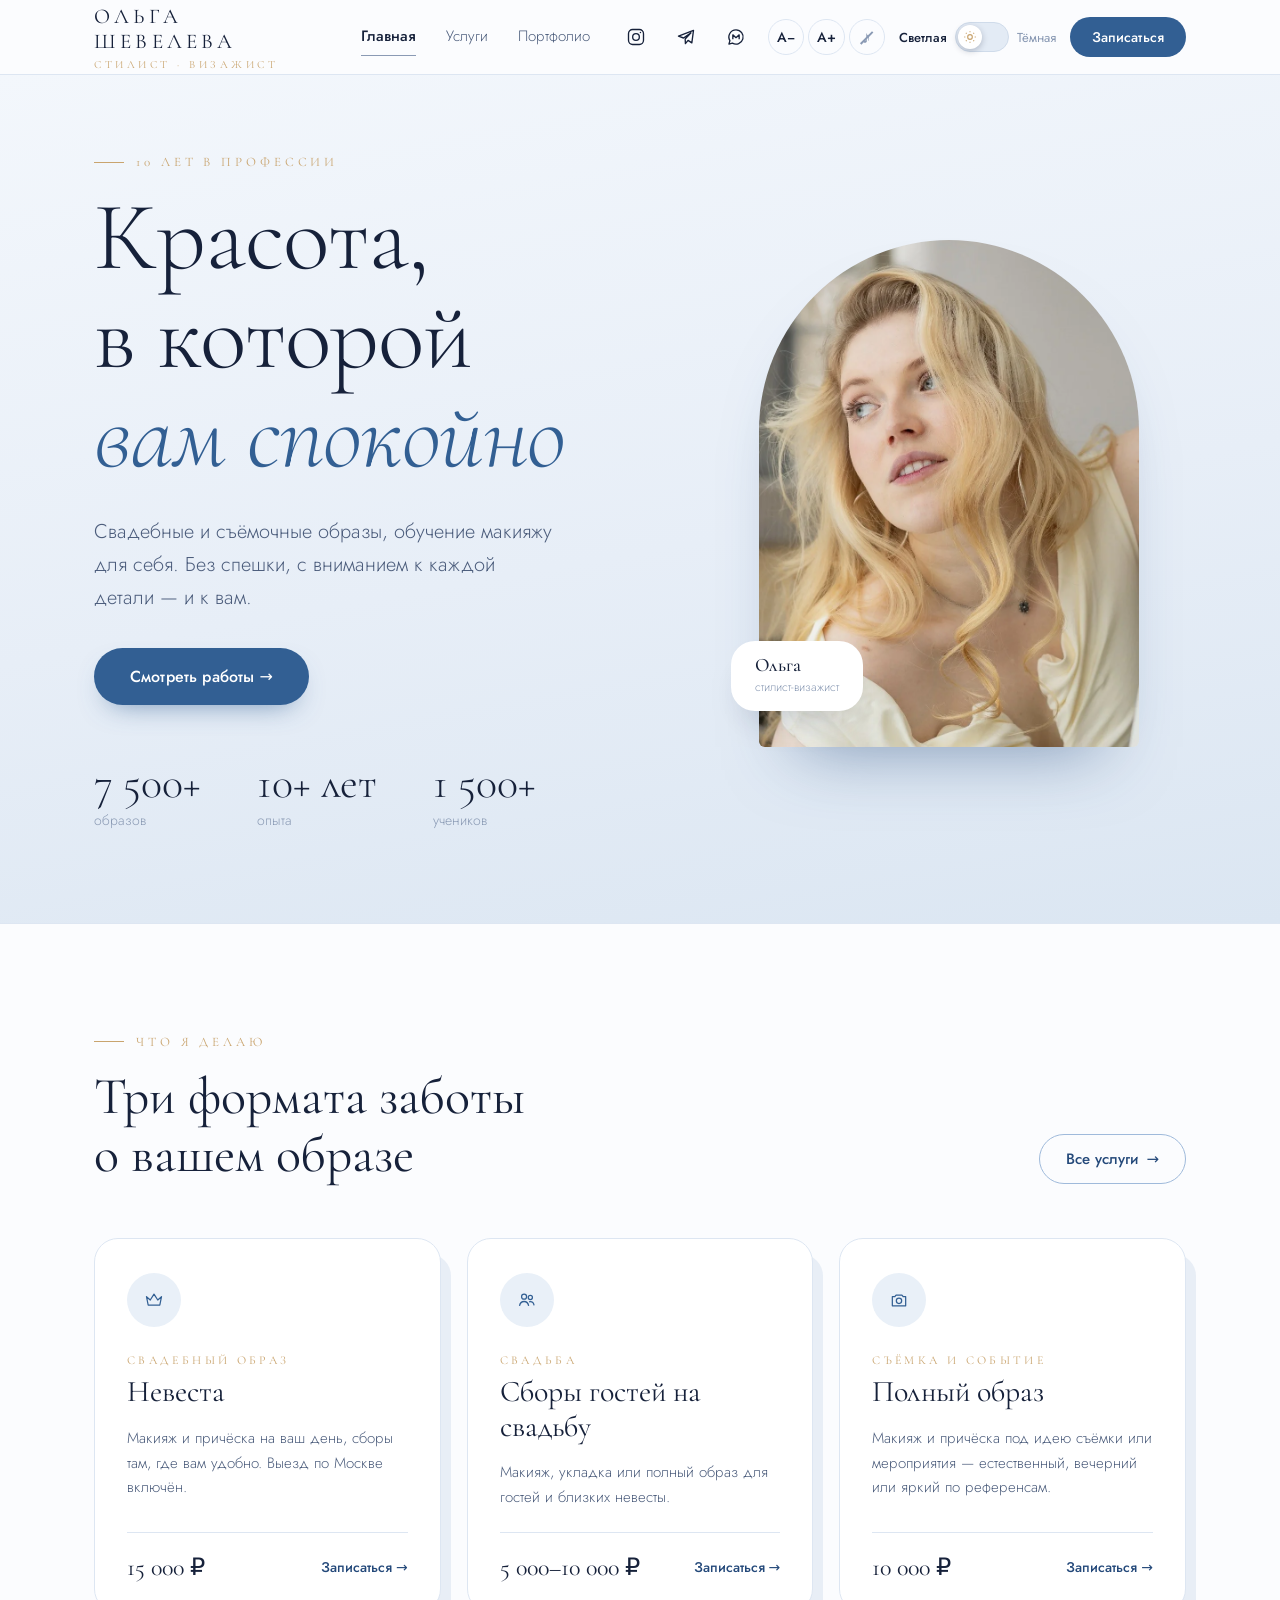
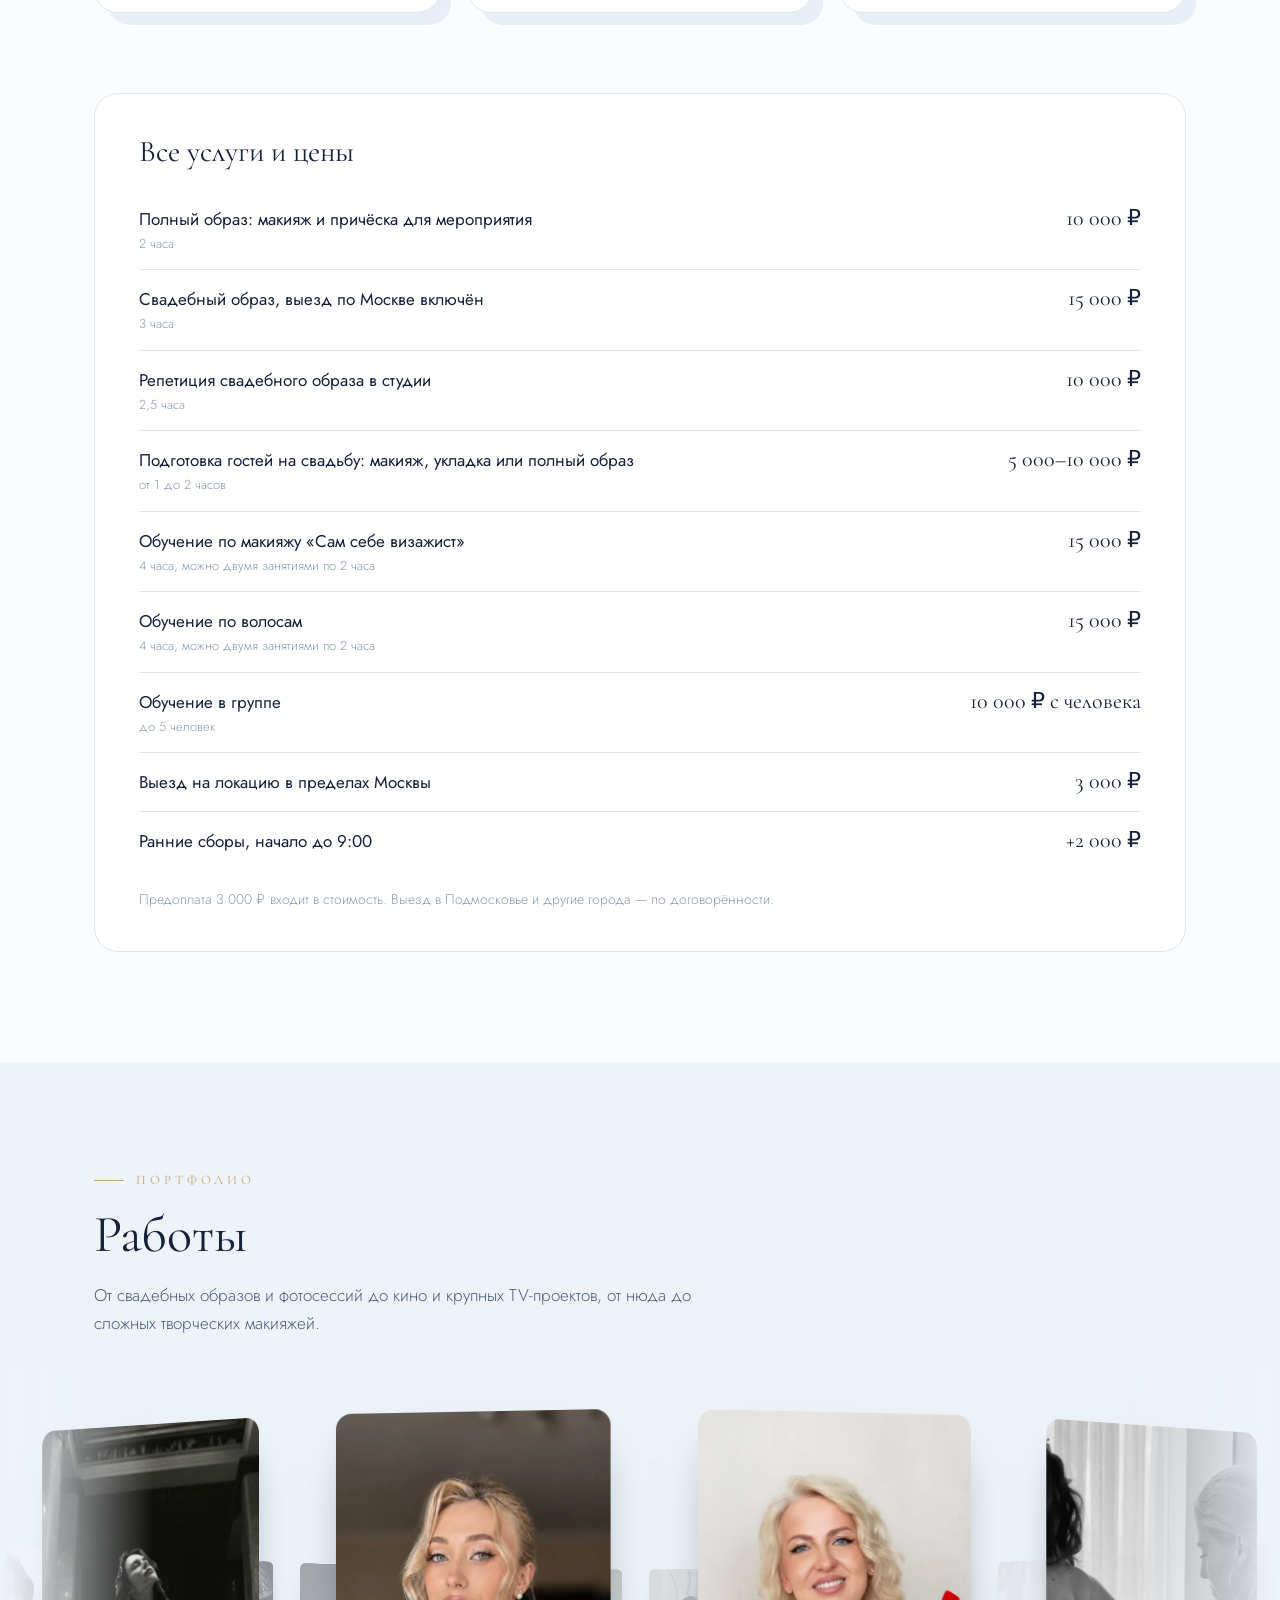
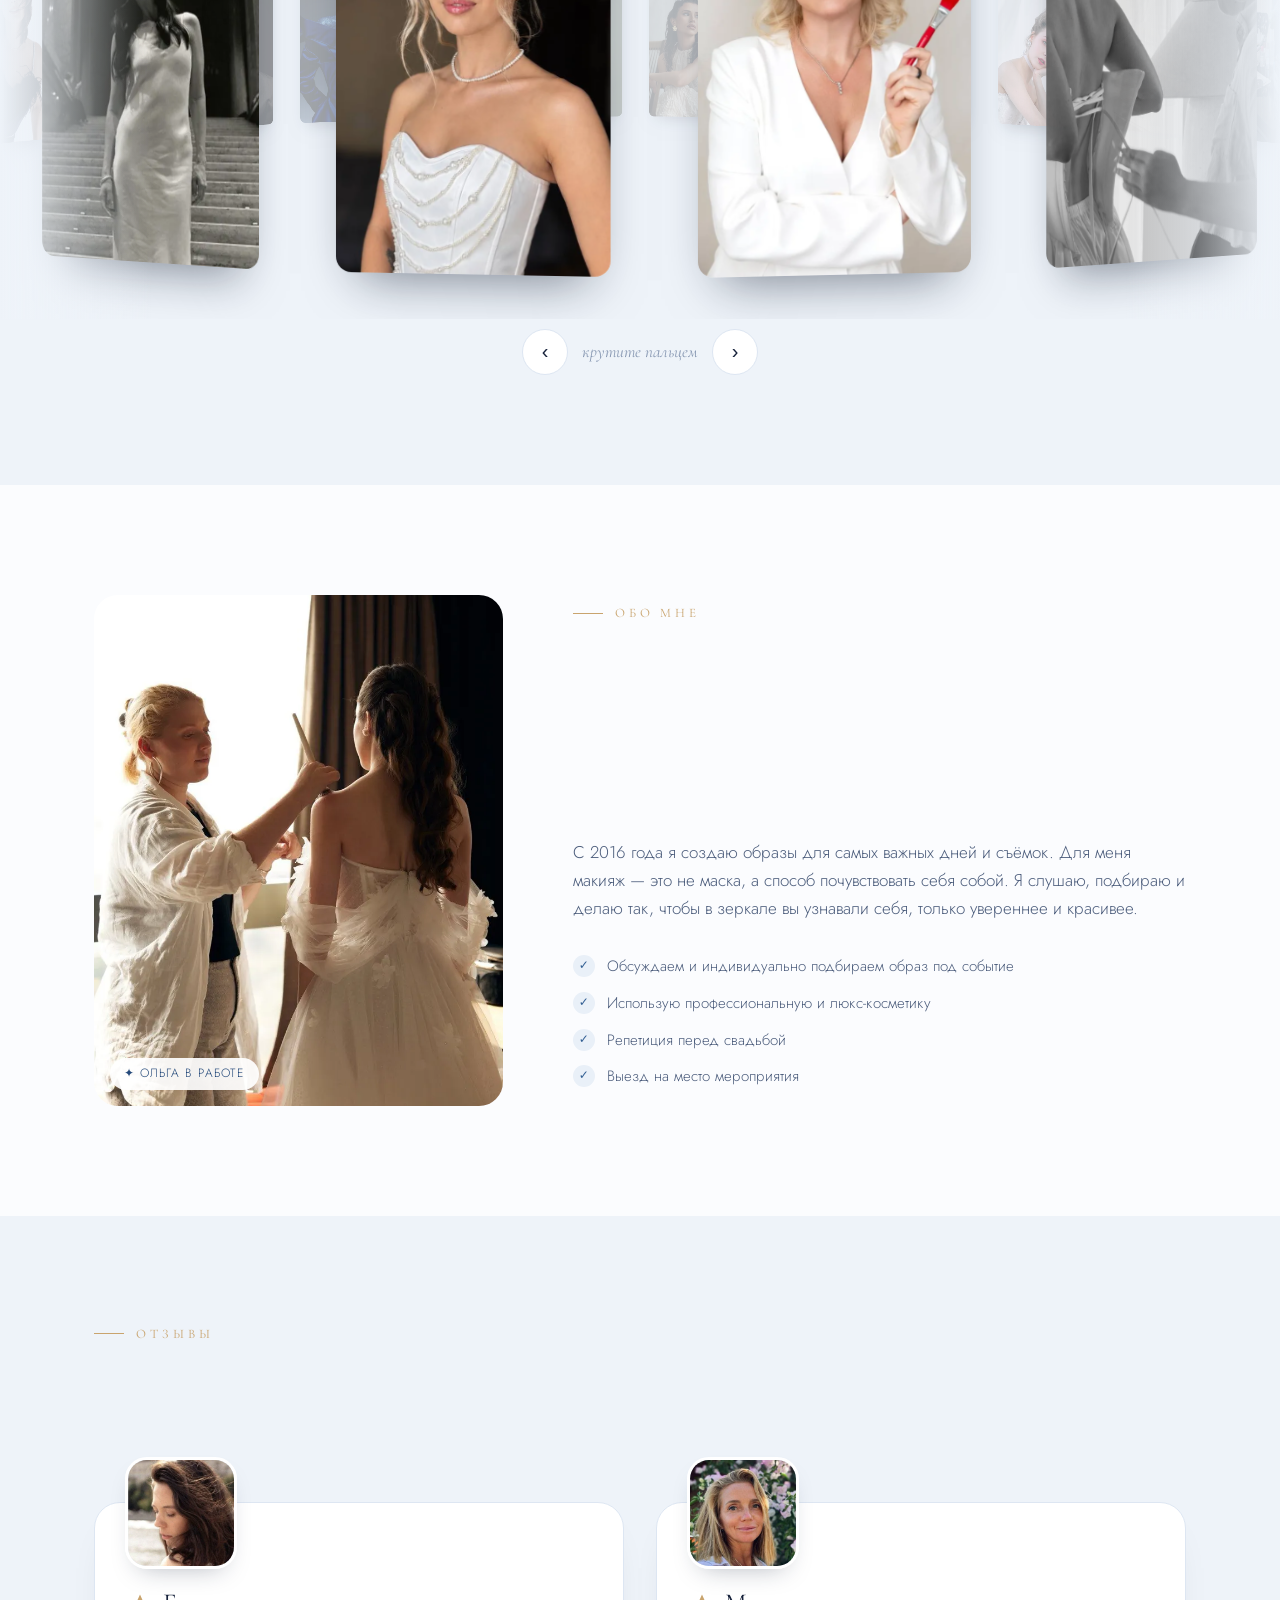
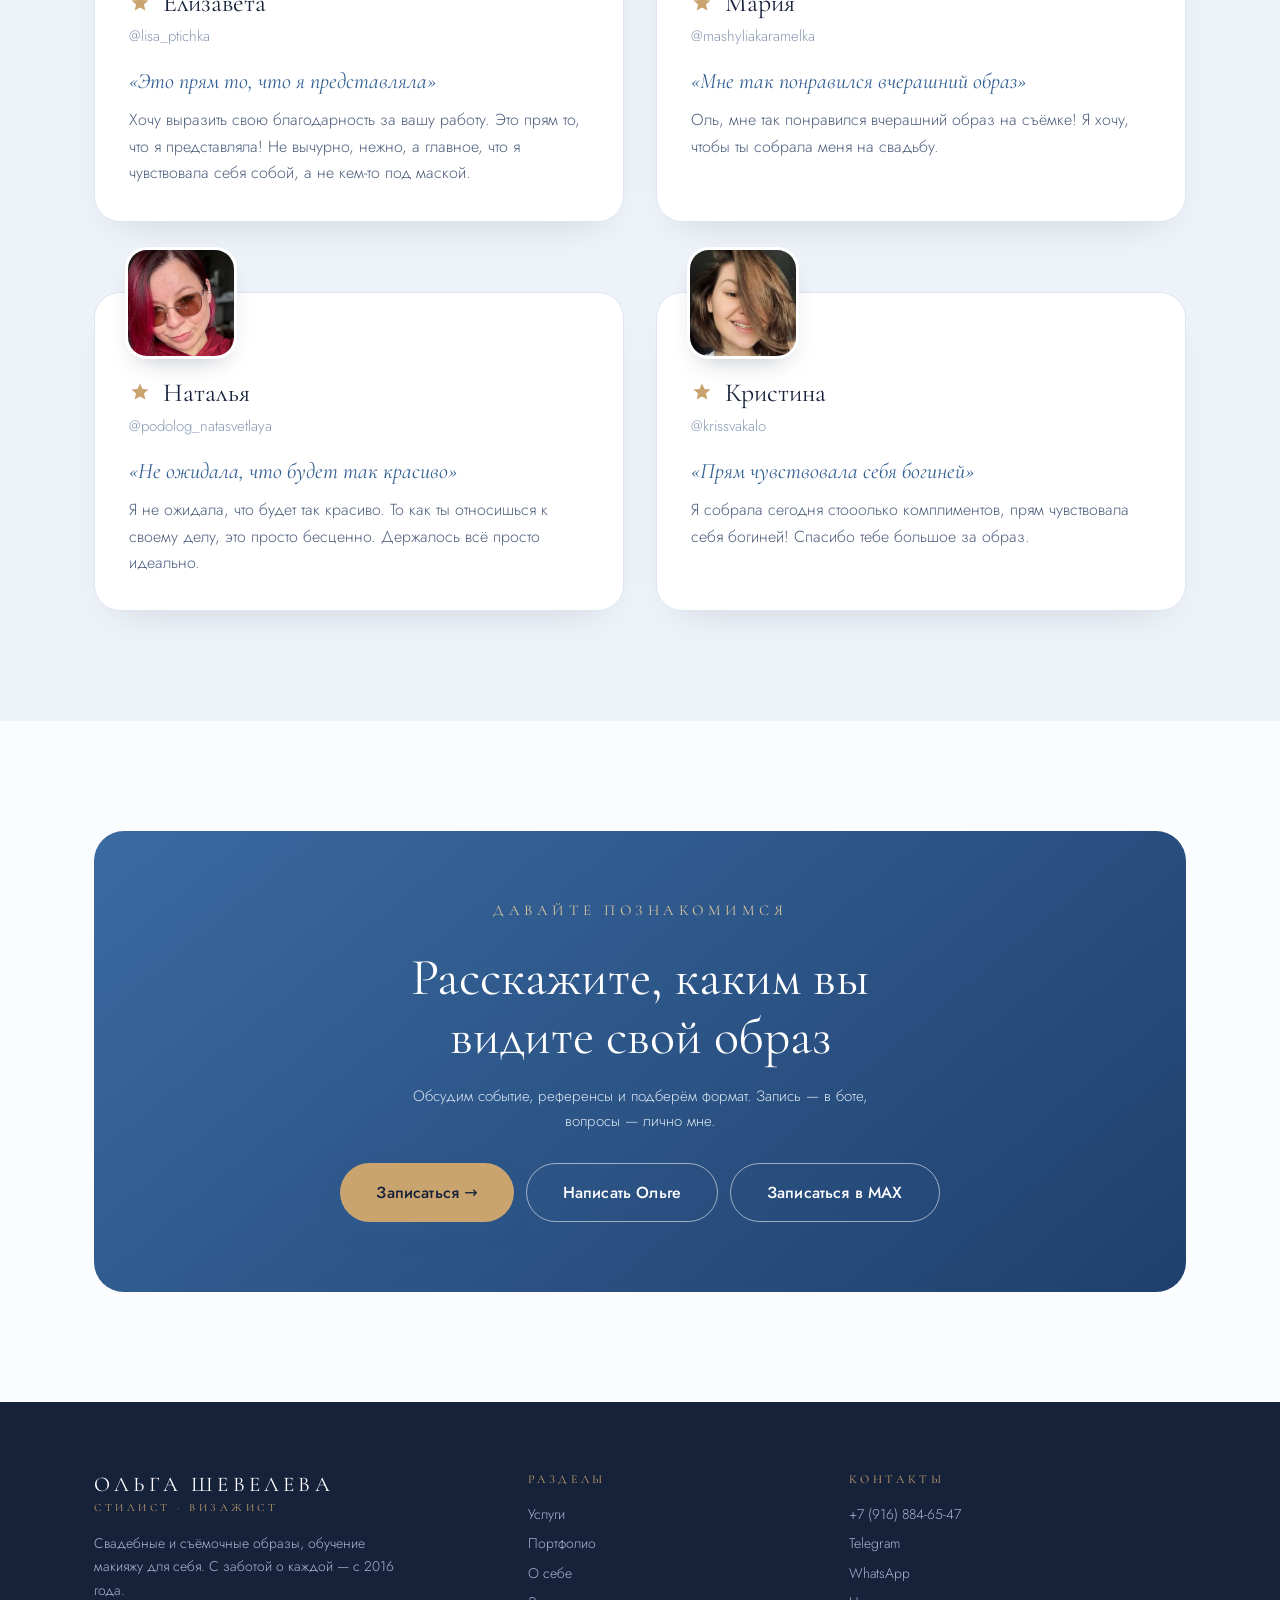
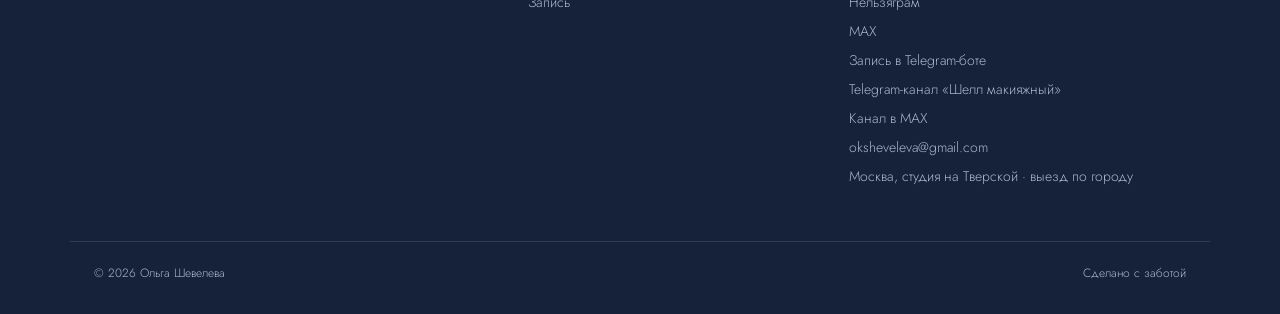
==== index.html @ 8655ad4d "Плашка на фото первого экрана снова, без круга «ОШ»; v=9d Co-Authored-By: Claude Opus 5.5 (1M contex" ====
<!DOCTYPE html>
<html lang="ru">
<head>
<script>try{var t=localStorage.getItem("os-theme");if(t==="dark")document.documentElement.classList.add("dark");var z=localStorage.getItem("os-zoom");if(z)document.documentElement.style.setProperty("--zoom",z);}catch(e){}</script>
<meta charset="UTF-8">
<meta name="viewport" content="width=device-width, initial-scale=1">
<title>Ольга Шевелева — стилист-визажист в Москве</title>
<meta name="description" content="Свадебные и съёмочные образы, обучение макияжу для себя. Ольга Шевелева, стилист-визажист, Москва, с 2016 года.">
<meta name="robots" content="noindex, nofollow">
<link rel="icon" href="assets/favicon.svg" type="image/svg+xml">
<link rel="stylesheet" href="assets/fonts/fonts.css">
<link rel="stylesheet" href="assets/style.css?v=9d">
</head>
<body>

<header class="hdr" id="top">
  <div class="wrap hdr-in">
    <a class="logo" href="#top">
      <span class="logo-name">Ольга Шевелева</span>
      <span class="logo-sub">стилист · визажист</span>
    </a>
    <nav class="nav" aria-label="Разделы">
      <a href="#top" class="on">Главная</a>
      <a href="#services">Услуги</a>
      <a href="#works">Портфолио</a>
    </nav>
    <div class="hdr-act">
      <a class="ico" href="https://www.instagram.com/olga_sshell" target="_blank" rel="noopener" aria-label="Нельзяграм">
        <svg viewBox="0 0 24 24" width="20" height="20" fill="none" stroke="currentColor" stroke-width="1.6"><rect x="3" y="3" width="18" height="18" rx="5"/><circle cx="12" cy="12" r="4"/><circle cx="17.3" cy="6.7" r=".9" fill="currentColor" stroke="none"/></svg>
      </a>
      <a class="ico" href="https://t.me/olga_sshell" target="_blank" rel="noopener" aria-label="Telegram">
        <svg viewBox="0 0 24 24" width="20" height="20" fill="none" stroke="currentColor" stroke-width="1.6" stroke-linejoin="round"><path d="M21 4 3 11l6 2.2L18 7l-7 7.3.3 5.7 3.2-4 4.5 3z"/></svg>
      </a>
      <a class="ico" href="https://max.ru/se14525840_bot" target="_blank" rel="noopener" aria-label="MAX: написать Ольге и записаться">
        <svg viewBox="0 0 24 24" width="20" height="20" fill="none" stroke="currentColor" stroke-width="1.6" stroke-linejoin="round"><path d="M12 3.5a8.5 8.5 0 1 1-4.3 15.8L3.5 20.5l1.2-4.1A8.5 8.5 0 0 1 12 3.5z"/><path d="M8.2 14.6V9.4l3.8 3.4 3.8-3.4v5.2"/></svg>
      </a>
      <div class="sz"><button class="tbtn" id="szDown" aria-label="Мельче текст">A−</button><button class="tbtn" id="szUp" aria-label="Крупнее текст">A+</button><button class="tbtn mus" id="mus" type="button" aria-label="Фоновая музыка" aria-pressed="false" title="Фоновая музыка: вкл/выкл"><span class="mus-n">♪</span></button></div>
      <div class="thm"><button type="button" class="thm-lb thm-l" data-t="light">Светлая</button>
      <button class="tgl" id="theme" role="switch" aria-checked="false" aria-label="Тёмная тема" title="Тёмная тема">
        <span class="tgl-knob"><svg class="i-sun" viewBox="0 0 24 24" width="14" height="14" fill="none" stroke="currentColor" stroke-width="2"><circle cx="12" cy="12" r="4"/><path d="M12 2v2M12 20v2M2 12h2M20 12h2M4.9 4.9l1.4 1.4M17.7 17.7l1.4 1.4M4.9 19.1l1.4-1.4M17.7 6.3l1.4-1.4"/></svg><svg class="i-moon" viewBox="0 0 24 24" width="14" height="14" fill="none" stroke="currentColor" stroke-width="2"><path d="M20 14.5A8 8 0 1 1 9.5 4a6.5 6.5 0 0 0 10.5 10.5z"/></svg></span>
      </button>
      <button type="button" class="thm-lb thm-d" data-t="dark">Тёмная</button></div>
      <a class="btn btn-sm fill" href="https://t.me/olgasshell_bot?start=olga" target="_blank" rel="noopener"><span class="fill-layer"></span><span class="lbl">Записаться</span></a>
    </div>
  </div>
</header>

<main>

<section class="hero">
  <div class="wrap hero-in">
    <div class="hero-txt">
      <p class="eyebrow"><i></i>10 лет в профессии</p>
      <h1 class="h1 split" aria-label="Красота, в которой вам спокойно">
        <span class="ln">Красота,</span>
        <span class="ln">в которой</span>
        <span class="ln it" data-words="спокойно|уверенно|комфортно">вам спокойно</span>
      </h1>
      <p class="lead">Свадебные и съёмочные образы, обучение макияжу для&nbsp;себя. Без спешки, с&nbsp;вниманием к&nbsp;каждой детали&nbsp;—&nbsp;и&nbsp;к&nbsp;вам.</p>
      <div class="hero-btns">
        <a class="btn fill" href="#works"><span class="fill-layer"></span><span class="lbl">Смотреть работы <b class="arr">→</b></span></a>
      </div>
      <div class="stats">
        <div class="stat"><b class="cnt" data-v="7500" data-s="+">7 500+</b><span>образов</span></div>
        <div class="stat"><b class="cnt" data-v="10" data-s="+ лет">10+ лет</b><span>опыта</span></div>
        <div class="stat"><b class="cnt" data-v="1500" data-s="+">1 500+</b><span>учеников</span></div>
      </div>
    </div>
    <div class="hero-pic">
      <div class="arch"><img src="assets/img/olga.webp" width="853" height="1280" alt="Ольга Шевелева, стилист-визажист" fetchpriority="high"></div>
      <div class="badge"><span><b>Ольга</b><small>стилист-визажист</small></span></div>
    </div>
  </div>
</section>

<section class="sec" id="services">
  <div class="wrap">
    <div class="sec-head">
      <div>
        <p class="eyebrow"><i></i>Что я делаю</p>
        <h2 class="h2">Три формата заботы<br>о вашем образе</h2>
      </div>
      <a class="btn-out" href="#prices">Все услуги <b class="arr">→</b></a>
    </div>
    <div class="cards">
      <article class="card pop">
        <div class="c-ico"><svg viewBox="0 0 24 24" width="20" height="20" fill="none" stroke="currentColor" stroke-width="1.5" stroke-linejoin="round"><path d="M3 8l4.5 4L12 5l4.5 7L21 8l-2 10H5z"/></svg></div>
        <p class="c-kind">Свадебный образ</p>
        <h3>Невеста</h3>
        <p class="c-desc">Макияж и причёска на ваш день, сборы там, где вам удобно. Выезд по Москве включён.</p>
        <div class="c-foot"><span class="price">15 000 ₽</span><a href="https://t.me/olgasshell_bot?start=olga" target="_blank" rel="noopener">Записаться <b class="arr">→</b></a></div>
      </article>
      <article class="card pop">
        <div class="c-ico"><svg viewBox="0 0 24 24" width="20" height="20" fill="none" stroke="currentColor" stroke-width="1.5" stroke-linejoin="round"><circle cx="8.5" cy="8" r="3"/><circle cx="16" cy="9" r="2.5"/><path d="M3 19c.6-3.4 2.8-5.2 5.5-5.2s4.9 1.8 5.5 5.2M14.5 14.2c.5-.2 1-.3 1.5-.3 2.3 0 4 1.5 4.5 4.6"/></svg></div>
        <p class="c-kind">Свадьба</p>
        <h3>Сборы гостей на свадьбу</h3>
        <p class="c-desc">Макияж, укладка или полный образ для гостей и близких невесты.</p>
        <div class="c-foot"><span class="price">5 000–10 000 ₽</span><a href="https://t.me/olgasshell_bot?start=olga" target="_blank" rel="noopener">Записаться <b class="arr">→</b></a></div>
      </article>
      <article class="card pop">
        <div class="c-ico"><svg viewBox="0 0 24 24" width="20" height="20" fill="none" stroke="currentColor" stroke-width="1.5" stroke-linejoin="round"><path d="M4 8h3l1.5-2h7L17 8h3v11H4z"/><circle cx="12" cy="13" r="3.2"/></svg></div>
        <p class="c-kind">Съёмка и событие</p>
        <h3>Полный образ</h3>
        <p class="c-desc">Макияж и причёска под идею съёмки или мероприятия — естественный, вечерний или яркий по референсам.</p>
        <div class="c-foot"><span class="price">10 000 ₽</span><a href="https://t.me/olgasshell_bot?start=olga" target="_blank" rel="noopener">Записаться <b class="arr">→</b></a></div>
      </article>
    </div>

    <div class="prices" id="prices">
      <h3 class="h3">Все услуги и цены</h3>
      <ul class="plist">
        <li><span>Полный образ: макияж и причёска для мероприятия<small>2 часа</small></span><b>10 000 ₽</b></li>
        <li><span>Свадебный образ, выезд по Москве включён<small>3 часа</small></span><b>15 000 ₽</b></li>
        <li><span>Репетиция свадебного образа в студии<small>2,5 часа</small></span><b>10 000 ₽</b></li>
        <li><span>Подготовка гостей на свадьбу: макияж, укладка или полный образ<small>от 1 до 2 часов</small></span><b>5 000–10 000 ₽</b></li>
        <li><span>Обучение по макияжу «Сам себе визажист»<small>4 часа, можно двумя занятиями по 2 часа</small></span><b>15 000 ₽</b></li>
        <li><span>Обучение по волосам<small>4 часа, можно двумя занятиями по 2 часа</small></span><b>15 000 ₽</b></li>
        <li><span>Обучение в группе<small>до 5 человек</small></span><b>10 000 ₽ с человека</b></li>
        <li><span>Выезд на локацию в пределах Москвы</span><b>3 000 ₽</b></li>
        <li><span>Ранние сборы, начало до 9:00</span><b>+2 000 ₽</b></li>
      </ul>
      <p class="pnote">Предоплата 3 000 ₽ входит в стоимость. Выезд в Подмосковье и другие города — по договорённости.</p>
    </div>
  </div>
</section>

<section class="sec sec-alt" id="works">
  <div class="wrap">
    <p class="eyebrow"><i></i>Портфолио</p>
    <h2 class="h2">Работы</h2>
    <p class="sub">От свадебных образов и фотосессий до кино и крупных TV-проектов, от нюда до сложных творческих макияжей.</p>
  </div>
  <div class="ring-wrap" id="ring" tabindex="0" aria-label="Работы Ольги по кругу: крутите пальцем или стрелками">
    <div class="ring-fade l"></div><div class="ring-fade r"></div>
    <div class="ring">
      <figure><div class="inner"><img src="assets/img/23.webp" loading="lazy" alt="Невеста в белом корсете с жемчугом"></div></figure>
      <figure><div class="inner"><img src="assets/img/24.webp" loading="lazy" alt="Образ в белом жакете, с кистью в руке"></div></figure>
      <figure><div class="inner"><img src="assets/img/25.webp" loading="lazy" alt="Сборы невесты: Ольга зашнуровывает корсет, чёрно-белый кадр"></div></figure>
      <figure><div class="inner"><img src="assets/img/32.webp" loading="lazy" alt="Сборы невесты: образ у окна, чёрно-белый кадр"></div></figure>
      <figure><div class="inner"><img src="assets/img/28.webp" loading="lazy" alt="Жених и невеста с букетом на фоне зелени"></div></figure>
      <figure><div class="inner"><img src="assets/img/26.webp" loading="lazy" alt="Жених и невеста в светлом зале, чёрно-белый кадр"></div></figure>
      <figure><div class="inner"><img src="assets/img/27.webp" loading="lazy" alt="Невеста в жакете с букетом калл, чёрно-белый кадр"></div></figure>
      <figure><div class="inner"><img src="assets/img/29.webp" loading="lazy" alt="Поцелуй жениха и невесты в зале, чёрно-белый кадр"></div></figure>
      <figure><div class="inner"><img src="assets/img/30.webp" loading="lazy" alt="Рабочее место визажиста у окна с видом на Москву"></div></figure>
      <figure><div class="inner"><img src="assets/img/31.webp" loading="lazy" alt="Косметика на столе визажиста перед сборами"></div></figure>
      <figure><div class="inner"><img src="assets/img/05.webp" loading="lazy" alt="Свадебный образ с причёской и жемчужными серьгами"></div></figure>
      <figure><div class="inner"><img src="assets/img/02.webp" loading="lazy" alt="Нежный образ на розовом фоне"></div></figure>
      <figure><div class="inner"><img src="assets/img/19.webp" loading="lazy" alt="Невеста и жених, чёрно-белый кадр"></div></figure>
      <figure><div class="inner"><img src="assets/img/12.webp" loading="lazy" alt="Естественный образ в бежевом платье"></div></figure>
      <figure><div class="inner"><img src="assets/img/04.webp" loading="lazy" alt="Летний образ в белом с жёлтыми цветами"></div></figure>
      <figure><div class="inner"><img src="assets/img/20.webp" loading="lazy" alt="Образ невесты перед зеркалом со свечами"></div></figure>
      <figure><div class="inner"><img src="assets/img/15.webp" loading="lazy" alt="Кутюрный образ в синем атласе"></div></figure>
      <figure><div class="inner"><img src="assets/img/09.webp" loading="lazy" alt="Творческий макияж глаз с вуалью"></div></figure>
      <figure><div class="inner"><img src="assets/img/16.webp" loading="lazy" alt="Образ с перьями и цветами в волосах"></div></figure>
      <figure><div class="inner"><img src="assets/img/18.webp" loading="lazy" alt="Вечерний образ в тёмно-синем платье"></div></figure>
      <figure><div class="inner"><img src="assets/img/11.webp" loading="lazy" alt="Образ в бордовом кожаном пальто"></div></figure>
      <figure><div class="inner"><img src="assets/img/14.webp" loading="lazy" alt="Образ в красном для фотосессии"></div></figure>
      <figure><div class="inner"><img src="assets/img/21.webp" loading="lazy" alt="Винтажный образ в стиле ар-деко"></div></figure>
      <figure><div class="inner"><img src="assets/img/03.webp" loading="lazy" alt="Авангардный образ в синем костюме"></div></figure>
      <figure><div class="inner"><img src="assets/img/06.webp" loading="lazy" alt="Драматичный чёрно-белый образ"></div></figure>
      <figure><div class="inner"><img src="assets/img/22.webp" loading="lazy" alt="Чёрно-белый кадр на лестнице"></div></figure>
    </div>
  </div>
  <div class="ring-ctl"><button id="rPrev" aria-label="Назад">‹</button><span>крутите пальцем</span><button id="rNext" aria-label="Вперёд">›</button></div>
</section>

<section class="sec" id="about">
  <div class="wrap about">
    <div class="about-pic">
      <img src="assets/img/10.webp" loading="lazy" alt="Ольга Шевелева за работой">
      <span class="tag">✦ Ольга в работе</span>
    </div>
    <div class="about-txt">
      <p class="eyebrow"><i></i>Обо мне</p>
      <h2 class="h2">Меня зовут Ольга.<br><em>И&nbsp;я&nbsp;за&nbsp;уверенность и&nbsp;красоту в&nbsp;важный для&nbsp;вас день</em></h2>
      <p>С 2016 года я создаю образы для самых важных дней и съёмок. Для меня макияж — это не маска, а способ почувствовать себя собой. Я слушаю, подбираю и делаю так, чтобы в зеркале вы узнавали себя, только увереннее и красивее.</p>
      <ul class="checks">
        <li>Обсуждаем и индивидуально подбираем образ под событие</li>
        <li>Использую профессиональную и люкс-косметику</li>
        <li>Репетиция перед свадьбой</li>
        <li>Выезд на место мероприятия</li>
      </ul>
    </div>
  </div>
</section>

<section class="sec sec-alt" id="reviews">
  <div class="wrap">
    <p class="eyebrow"><i></i>Отзывы</p>
    <h2 class="h2">Слова клиенток</h2>
    <div class="rvs" id="quotes">
      <article class="rv">
        <div class="rv-ph"><img src="assets/img/rv-lisa_ptichka.webp" width="112" height="112" loading="lazy" alt="Елизавета"></div>
        <p class="rv-name"><svg class="rv-star" viewBox="0 0 24 24" width="22" height="22" aria-hidden="true"><path d="M12 2.8l2.7 6 6.5.6-4.9 4.3 1.5 6.4L12 16.8l-5.8 3.3 1.5-6.4-4.9-4.3 6.5-.6z" fill="currentColor"/></svg><span>Елизавета</span></p>
        <p class="rv-nick">@lisa_ptichka</p>
        <h3 class="rv-head">«Это прям то, что я представляла»</h3>
        <p class="rv-txt">Хочу выразить свою благодарность за вашу работу. Это прям то, что я представляла! Не вычурно, нежно, а главное, что я чувствовала себя собой, а не кем-то под маской.</p>
      </article>
      <article class="rv">
        <div class="rv-ph"><img src="assets/img/rv-mashyliakaramelka.webp" width="112" height="112" loading="lazy" alt="Мария"></div>
        <p class="rv-name"><svg class="rv-star" viewBox="0 0 24 24" width="22" height="22" aria-hidden="true"><path d="M12 2.8l2.7 6 6.5.6-4.9 4.3 1.5 6.4L12 16.8l-5.8 3.3 1.5-6.4-4.9-4.3 6.5-.6z" fill="currentColor"/></svg><span>Мария</span></p>
        <p class="rv-nick">@mashyliakaramelka</p>
        <h3 class="rv-head">«Мне так понравился вчерашний образ»</h3>
        <p class="rv-txt">Оль, мне так понравился вчерашний образ на съёмке! Я хочу, чтобы ты собрала меня на свадьбу.</p>
      </article>
      <article class="rv">
        <div class="rv-ph"><img src="assets/img/rv-podolog_natasvetlaya.webp" width="112" height="112" loading="lazy" alt="Наталья"></div>
        <p class="rv-name"><svg class="rv-star" viewBox="0 0 24 24" width="22" height="22" aria-hidden="true"><path d="M12 2.8l2.7 6 6.5.6-4.9 4.3 1.5 6.4L12 16.8l-5.8 3.3 1.5-6.4-4.9-4.3 6.5-.6z" fill="currentColor"/></svg><span>Наталья</span></p>
        <p class="rv-nick">@podolog_natasvetlaya</p>
        <h3 class="rv-head">«Не ожидала, что будет так красиво»</h3>
        <p class="rv-txt">Я не ожидала, что будет так красиво. То как ты относишься к своему делу, это просто бесценно. Держалось всё просто идеально.</p>
      </article>
      <article class="rv">
        <div class="rv-ph"><img src="assets/img/rv-krissvakalo.webp" width="112" height="112" loading="lazy" alt="Кристина"></div>
        <p class="rv-name"><svg class="rv-star" viewBox="0 0 24 24" width="22" height="22" aria-hidden="true"><path d="M12 2.8l2.7 6 6.5.6-4.9 4.3 1.5 6.4L12 16.8l-5.8 3.3 1.5-6.4-4.9-4.3 6.5-.6z" fill="currentColor"/></svg><span>Кристина</span></p>
        <p class="rv-nick">@krissvakalo</p>
        <h3 class="rv-head">«Прям чувствовала себя богиней»</h3>
        <p class="rv-txt">Я собрала сегодня стооолько комплиментов, прям чувствовала себя богиней! Спасибо тебе большое за образ.</p>
      </article>
    </div>
  </div>
</section>

<section class="sec" id="contact">
  <div class="wrap">
    <div class="cta">
      <p class="eyebrow light">Давайте познакомимся</p>
      <h2 class="h2">Расскажите,<br class="m-br"> каким&nbsp;вы<br class="d-br"> видите свой&nbsp;образ</h2>
      <p>Обсудим событие, референсы и подберём формат. Запись — в боте, вопросы&nbsp;—&nbsp;лично&nbsp;мне.</p>
      <div class="cta-btns">
        <a class="btn gold fill" href="https://t.me/olgasshell_bot?start=olga" target="_blank" rel="noopener"><span class="fill-layer"></span><span class="lbl">Записаться <b class="arr">→</b></span></a>
        <a class="btn ghost fill" href="https://t.me/olga_sshell" target="_blank" rel="noopener"><span class="fill-layer"></span><span class="lbl">Написать Ольге</span></a>
        <a class="btn ghost fill" href="https://max.ru/se14525840_bot" target="_blank" rel="noopener"><span class="fill-layer"></span><span class="lbl">Записаться в MAX</span></a>
      </div>
    </div>
  </div>
</section>

</main>

<footer class="ftr">
  <div class="wrap ftr-in">
    <div>
      <p class="logo-name">Ольга Шевелева</p>
      <p class="logo-sub">стилист · визажист</p>
      <p class="ftr-about">Свадебные и съёмочные образы, обучение макияжу для себя. С заботой о каждой — с 2016 года.</p>
    </div>
    <nav>
      <h4>Разделы</h4>
      <a href="#services">Услуги</a>
      <a href="#works">Портфолио</a>
      <a href="#about">О себе</a>
      <a href="#contact">Запись</a>
    </nav>
    <div>
      <h4>Контакты</h4>
      <a href="tel:+79168846547">+7 (916) 884-65-47</a>
      <a href="https://t.me/olga_sshell" target="_blank" rel="noopener">Telegram</a>
      <a href="https://wa.me/79168846547" target="_blank" rel="noopener">WhatsApp</a>
      <a href="https://www.instagram.com/olga_sshell" target="_blank" rel="noopener">Нельзяграм</a>
      <a href="https://max.ru/se14525840_bot" target="_blank" rel="noopener">MAX</a>
      <a href="https://t.me/olgasshell_bot?start=olga" target="_blank" rel="noopener">Запись в Telegram-боте</a>
      <a href="https://t.me/olga_sshelll" target="_blank" rel="noopener">Telegram-канал «Шелл макияжный»</a>
      <a href="https://max.ru/se14525840_biz" target="_blank" rel="noopener">Канал в MAX</a>
      <a href="mailto:oksheveleva@gmail.com">oksheveleva@gmail.com</a>
      <span>Москва, студия на Тверской · выезд по городу</span>
    </div>
  </div>
  <div class="wrap ftr-bot"><span>© 2026 Ольга Шевелева</span><span>Сделано с заботой</span></div>
</footer>

<div class="lb" id="lb" aria-hidden="true"><button class="lb-x" aria-label="Закрыть">×</button><img alt=""></div>

<script src="assets/main.js?v=9d"></script>
</body>
</html>
---- assets/fonts/fonts.css ----
@font-face {
  font-family: 'Cormorant Garamond';
  font-style: italic;
  font-weight: 300;
  font-display: swap;
  src: url(../fonts/cg-300i-cyrillic.woff2) format('woff2');
  unicode-range: U+0301, U+0400-045F, U+0490-0491, U+04B0-04B1, U+2116;
}
@font-face {
  font-family: 'Cormorant Garamond';
  font-style: italic;
  font-weight: 300;
  font-display: swap;
  src: url(../fonts/cg-300i-latin.woff2) format('woff2');
  unicode-range: U+0000-00FF, U+0131, U+0152-0153, U+02BB-02BC, U+02C6, U+02DA, U+02DC, U+0304, U+0308, U+0329, U+2000-206F, U+20AC, U+2122, U+2191, U+2193, U+2212, U+2215, U+FEFF, U+FFFD;
}
@font-face {
  font-family: 'Cormorant Garamond';
  font-style: italic;
  font-weight: 400;
  font-display: swap;
  src: url(../fonts/cg-400i-cyrillic.woff2) format('woff2');
  unicode-range: U+0301, U+0400-045F, U+0490-0491, U+04B0-04B1, U+2116;
}
@font-face {
  font-family: 'Cormorant Garamond';
  font-style: italic;
  font-weight: 400;
  font-display: swap;
  src: url(../fonts/cg-400i-latin.woff2) format('woff2');
  unicode-range: U+0000-00FF, U+0131, U+0152-0153, U+02BB-02BC, U+02C6, U+02DA, U+02DC, U+0304, U+0308, U+0329, U+2000-206F, U+20AC, U+2122, U+2191, U+2193, U+2212, U+2215, U+FEFF, U+FFFD;
}
@font-face {
  font-family: 'Cormorant Garamond';
  font-style: normal;
  font-weight: 300;
  font-display: swap;
  src: url(../fonts/cg-300-cyrillic.woff2) format('woff2');
  unicode-range: U+0301, U+0400-045F, U+0490-0491, U+04B0-04B1, U+2116;
}
@font-face {
  font-family: 'Cormorant Garamond';
  font-style: normal;
  font-weight: 300;
  font-display: swap;
  src: url(../fonts/cg-300-latin.woff2) format('woff2');
  unicode-range: U+0000-00FF, U+0131, U+0152-0153, U+02BB-02BC, U+02C6, U+02DA, U+02DC, U+0304, U+0308, U+0329, U+2000-206F, U+20AC, U+2122, U+2191, U+2193, U+2212, U+2215, U+FEFF, U+FFFD;
}
@font-face {
  font-family: 'Cormorant Garamond';
  font-style: normal;
  font-weight: 400;
  font-display: swap;
  src: url(../fonts/cg-400-cyrillic.woff2) format('woff2');
  unicode-range: U+0301, U+0400-045F, U+0490-0491, U+04B0-04B1, U+2116;
}
@font-face {
  font-family: 'Cormorant Garamond';
  font-style: normal;
  font-weight: 400;
  font-display: swap;
  src: url(../fonts/cg-400-latin.woff2) format('woff2');
  unicode-range: U+0000-00FF, U+0131, U+0152-0153, U+02BB-02BC, U+02C6, U+02DA, U+02DC, U+0304, U+0308, U+0329, U+2000-206F, U+20AC, U+2122, U+2191, U+2193, U+2212, U+2215, U+FEFF, U+FFFD;
}
@font-face {
  font-family: 'Cormorant Garamond';
  font-style: normal;
  font-weight: 500;
  font-display: swap;
  src: url(../fonts/cg-500-cyrillic.woff2) format('woff2');
  unicode-range: U+0301, U+0400-045F, U+0490-0491, U+04B0-04B1, U+2116;
}
@font-face {
  font-family: 'Cormorant Garamond';
  font-style: normal;
  font-weight: 500;
  font-display: swap;
  src: url(../fonts/cg-500-latin.woff2) format('woff2');
  unicode-range: U+0000-00FF, U+0131, U+0152-0153, U+02BB-02BC, U+02C6, U+02DA, U+02DC, U+0304, U+0308, U+0329, U+2000-206F, U+20AC, U+2122, U+2191, U+2193, U+2212, U+2215, U+FEFF, U+FFFD;
}@font-face{font-family:'Marck Script';font-style:normal;font-weight:400;font-display:swap;src:url(../fonts/marck-cyr.woff2) format('woff2');unicode-range:U+0301,U+0400-045F,U+0490-0491,U+04B0-04B1,U+2116}
@font-face{font-family:'Marck Script';font-style:normal;font-weight:400;font-display:swap;src:url(../fonts/marck-lat.woff2) format('woff2');unicode-range:U+0000-00FF,U+2000-206F}
---- assets/style.css ----
:root{
  --ink:#16213a; --text:#4c5d7c; --mute:#8a9ab4; --blue:#325f93; --blue2:#24497a;
  --sand:#c9a46e; --line:#dde6f2; --bg:#fbfcfe; --bg2:#eef3f9; --card:#fff; --chip:#e9f0f8; --hdr:rgba(251,252,254,.92); --h1:#f3f7fc; --h2c:#e7eef7; --h3c:#dbe6f2; --shadowc:#e8eef6;
  --serif:'Cormorant Garamond',Georgia,serif; --sans:'Jost',system-ui,sans-serif;
}
@font-face{font-family:'Jost';src:url(fonts/Jost-300.woff2) format('woff2');font-weight:300;font-display:swap}
@font-face{font-family:'Jost';src:url(fonts/Jost-400.woff2) format('woff2');font-weight:400;font-display:swap}
@font-face{font-family:'Jost';src:url(fonts/Jost-500.woff2) format('woff2');font-weight:500;font-display:swap}
*{box-sizing:border-box}
html{scroll-behavior:smooth;-webkit-text-size-adjust:100%}
body{margin:0;background:var(--bg);color:var(--text);font:300 17px/1.65 var(--sans)}
img{max-width:100%;display:block}
a{color:inherit;text-decoration:none}
.wrap{max-width:1140px;margin:0 auto;padding:0 24px}
.arr{font-weight:400;display:inline-block;transition:transform .3s}
a:hover .arr{transform:translateX(3px)}

/* header */
.hdr{position:sticky;top:0;z-index:20;background:var(--hdr);backdrop-filter:blur(10px);border-bottom:1px solid var(--line)}
.hdr-in{display:flex;align-items:center;gap:28px;height:74px}
.logo{display:flex;flex-direction:column;line-height:1.1}
.logo-name{font:400 21px var(--serif);letter-spacing:.2em;text-transform:uppercase;color:var(--ink);margin:0}
.logo-sub{font:400 11px var(--serif);letter-spacing:.32em;text-transform:uppercase;color:var(--sand);margin:4px 0 0}
.nav{display:flex;gap:30px;margin-left:auto;font-size:15px}
.nav a{color:var(--text);padding:6px 0;border-bottom:1px solid transparent}
.nav a.on{color:var(--ink);font-weight:500;border-color:var(--mute)}
.nav a:hover{color:var(--blue)}
.hdr-act{display:flex;align-items:center;gap:14px}
.ico{color:var(--ink);display:grid;place-items:center;width:36px;height:36px}
.ico:hover{color:var(--blue)}

/* buttons + 6.1 fill sweep */
.btn{position:relative;display:inline-flex;align-items:center;justify-content:center;overflow:hidden;isolation:isolate;
  background:var(--blue);color:#fff;border-radius:40px;padding:17px 36px;font:500 16px var(--sans);letter-spacing:.01em;
  box-shadow:0 12px 28px -14px rgba(50,95,147,.7);transition:color .45s ease}
.btn-sm{padding:10px 22px;font-size:14px;box-shadow:none}
.btn .fill-layer{position:absolute;inset:0 auto 0 0;width:0;background:var(--ink);z-index:-1;transition:width .55s ease}
.btn .lbl{position:relative}
.btn.on .fill-layer{width:100%}
@media (hover:hover){.btn:hover .fill-layer{width:100%}}
.btn.gold{background:var(--sand);color:var(--ink)}
.btn.gold .fill-layer{background:#fff}
.btn.ghost{background:transparent;border:1px solid rgba(255,255,255,.55);box-shadow:none}
.btn.ghost .fill-layer{background:#fff}
.btn.ghost.on,.btn.ghost:hover{color:var(--ink)}
.btn-link{font-weight:500;color:var(--ink);font-size:15px;padding:10px 26px}
.btn-link:hover{color:var(--blue)}
.btn-out{display:inline-flex;gap:8px;align-items:center;border:1px solid #9fbadb;color:var(--blue2);border-radius:40px;padding:12px 26px;font-weight:500;font-size:15px;white-space:nowrap}
.btn-out:hover{background:var(--card)}

/* type */
.eyebrow{display:flex;align-items:center;gap:12px;margin:0 0 18px;font:400 13px var(--serif);letter-spacing:.3em;text-transform:uppercase;color:var(--sand)}
.eyebrow i{width:30px;height:1px;background:var(--sand)}
.eyebrow.light{justify-content:center;color:#d9c49e}
.h1{font:300 clamp(54px,8.4vw,104px)/1.02 var(--serif);color:var(--ink);margin:0 0 30px;letter-spacing:-.01em}
.h1 .ln{display:block}
.h1 .it{font-style:italic;color:var(--blue)}
.h2{font:400 clamp(34px,4.6vw,52px)/1.12 var(--serif);color:var(--ink);margin:0}
.h2 em{color:var(--blue)}
.h3{font:400 30px/1.2 var(--serif);color:var(--ink);margin:0 0 20px}
.lead{font-size:clamp(17px,1.6vw,20px);max-width:470px;margin:0 0 34px}
.sub{max-width:620px;margin:16px 0 0}

/* 1.1 letters */
.split .wd{display:inline-block;white-space:nowrap}
.split .ch{display:inline-block}
html.js .split .ch{opacity:0;transform:translateY(.28em)}
html.js .split.go .ch{animation:chIn .55s ease forwards;animation-delay:calc(var(--i) * 45ms)}
@keyframes chIn{to{opacity:1;transform:none}}

/* hero */
.hero{background:linear-gradient(170deg,var(--h1) 0%,var(--h2c) 55%,var(--h3c) 100%);border-bottom:1px solid var(--line)}
.hero-in{display:grid;grid-template-columns:1.1fr .9fr;align-items:center;gap:40px;padding-top:80px;padding-bottom:90px}
.hero-btns{display:flex;align-items:center;flex-wrap:wrap;gap:8px}
.stats{display:flex;gap:56px;margin-top:56px}
.stat b{display:block;font:300 44px/1 var(--serif);color:var(--ink)}
.stat span{font-size:14px;color:var(--mute)}
.hero-pic{position:relative;justify-self:center;width:min(100%,380px)}
.arch{border-radius:200px 200px 6px 6px;overflow:hidden;aspect-ratio:3/4;box-shadow:0 40px 70px -40px rgba(36,73,122,.55)}
.arch img{width:100%;height:100%;object-fit:cover;object-position:50% 12%}
.badge{position:absolute;left:-28px;bottom:36px;display:flex;align-items:center;gap:12px;background:var(--card);border-radius:24px;padding:14px 24px 15px;box-shadow:0 18px 40px -22px rgba(22,33,58,.4)}
.mono{width:48px;height:48px;border-radius:50%;display:grid;place-items:center;font:400 20px var(--serif);color:var(--blue);background:var(--chip);box-shadow:inset 0 0 0 2px #e3c9a0}
.badge b{display:block;font:500 19px/1.1 var(--serif);color:var(--ink)}
.badge small{display:block;margin-top:4px;font-size:12px;line-height:1.3;color:var(--mute)}

/* sections */
.sec{padding:110px 0}
.sec-alt{background:var(--bg2)}
.sec-head{display:flex;justify-content:space-between;align-items:flex-end;gap:24px;margin-bottom:54px;flex-wrap:wrap}

/* cards + 3.1 pop */
.cards{display:grid;grid-template-columns:repeat(3,1fr);gap:26px}
.card{background:var(--card);border:1px solid var(--line);border-radius:24px;padding:34px 32px 30px;display:flex;flex-direction:column;box-shadow:12px 14px 0 -2px var(--shadowc)}
.c-ico{width:54px;height:54px;border-radius:50%;background:var(--chip);display:grid;place-items:center;color:var(--blue);margin-bottom:26px}
.c-kind{font:400 12px var(--serif);letter-spacing:.28em;text-transform:uppercase;color:var(--sand);margin:0 0 8px}
.card h3{font:400 30px/1.15 var(--serif);color:var(--ink);margin:0 0 16px}
.c-desc{font-size:15px;margin:0 0 22px;flex:1}
.c-foot{display:flex;justify-content:space-between;align-items:center;border-top:1px solid var(--line);padding-top:20px;gap:10px}
.price{font:400 24px var(--serif);color:var(--ink);white-space:nowrap}
.c-foot a{font-weight:500;font-size:14px;color:var(--blue2);white-space:nowrap}
html.js .pop{opacity:0;transform:translateY(34px)}
html.js .pop.in{animation:popIn .65s ease forwards}
@keyframes popIn{to{opacity:1;transform:none}}

/* prices */
.prices{margin-top:80px;background:var(--card);border:1px solid var(--line);border-radius:24px;padding:40px 44px}
.plist{list-style:none;margin:0;padding:0}
.plist li{display:flex;justify-content:space-between;align-items:baseline;gap:20px;padding:15px 0;border-bottom:1px solid var(--line)}
.plist li:last-child{border:0}
.plist span{color:var(--ink);font-weight:400}
.plist small{display:block;color:var(--mute);font-size:13px;font-weight:300}
.plist b{font:400 22px var(--serif);color:var(--ink);white-space:nowrap}
.pnote{font-size:14px;color:var(--mute);margin:18px 0 0}

/* 4.1 strip */
.strip{margin-top:44px}
.track{display:flex;gap:18px;scroll-padding-left:max(24px,calc((100vw - 1140px)/2 + 24px));overflow-x:auto;scroll-snap-type:x proximity;-webkit-overflow-scrolling:touch;padding:0 max(24px,calc((100vw - 1140px)/2 + 24px)) 12px;scrollbar-width:none;cursor:grab}
.track::-webkit-scrollbar{display:none}
.track figure{flex:0 0 auto;margin:0;width:min(66vw,300px);aspect-ratio:3/4;border-radius:18px;overflow:hidden;scroll-snap-align:start;background:#dfe7f1;cursor:zoom-in}
.track img{width:100%;height:100%;object-fit:cover;pointer-events:none;user-select:none}
.hint{max-width:1140px;margin:6px auto 0;padding:0 24px;text-align:right;font:italic 400 17px var(--serif);color:var(--mute)}

/* about */
.about{display:grid;grid-template-columns:.8fr 1.2fr;gap:70px;align-items:center}
.about-pic{position:relative;border-radius:24px;overflow:hidden;aspect-ratio:4/5;background:var(--h2c)}
.about-pic img{width:100%;height:100%;object-fit:cover}
.tag{position:absolute;left:16px;bottom:16px;background:rgba(255,255,255,.92);border-radius:20px;padding:6px 14px;font-size:12px;letter-spacing:.08em;text-transform:uppercase;color:var(--blue2)}
.about-txt .h2{margin-bottom:24px}
.checks{list-style:none;padding:0;margin:26px 0 0}
.checks li{position:relative;padding:6px 0 6px 34px;font-size:15px}
.checks li:before{content:"✓";position:absolute;left:0;top:7px;width:22px;height:22px;border-radius:50%;background:var(--chip);color:var(--blue);display:grid;place-items:center;font-size:12px}

/* reviews */
.quotes{max-width:760px;margin:0 auto;text-align:center;position:relative;min-height:300px}
.qmark{display:block;font:400 80px/0.6 var(--serif);color:var(--sand);margin-bottom:26px}
.q{margin:0;font:400 clamp(22px,2.6vw,29px)/1.45 var(--serif);color:var(--ink);display:none}
.q.on{display:block;animation:qIn .6s ease}
@keyframes qIn{from{opacity:0}to{opacity:1}}
.q-who{margin:24px 0 18px;font-size:14px;color:var(--mute)}
.q-dots{display:flex;justify-content:center;gap:8px}
.q-dots button{width:8px;height:8px;border-radius:50%;border:0;padding:0;background:#c5d3e6;cursor:pointer}
.q-dots button.on{background:var(--blue)}

/* cta */
.cta{background:linear-gradient(140deg,#3a6aa1,#1f406d);color:#dbe6f3;border-radius:30px;padding:70px 30px;text-align:center}
.cta .h2{color:#fff;margin-bottom:18px}
.cta p{max-width:520px;margin:0 auto 30px;font-size:15px}
.cta-btns{display:flex;justify-content:center;gap:12px;flex-wrap:wrap}

/* footer */
.ftr{background:#16213a;color:#a9b8d0;padding:70px 0 30px;font-size:14px}
.ftr .logo-name{color:#fff}
.ftr-in{display:grid;grid-template-columns:1.4fr 1fr 1.2fr;gap:40px}
.ftr-about{max-width:300px;margin-top:18px}
.ftr h4{margin:0 0 14px;font:400 12px var(--serif);letter-spacing:.3em;text-transform:uppercase;color:var(--sand)}
.ftr nav a,.ftr-in div a,.ftr-in div span{display:block;padding:3px 0}
.ftr a:hover{color:#fff}
.ftr-bot{display:flex;justify-content:space-between;border-top:1px solid rgba(255,255,255,.12);margin-top:50px;padding-top:22px;font-size:12px}

/* lightbox */
.lb{position:fixed;inset:0;z-index:50;background:rgba(14,22,40,.92);display:none;align-items:center;justify-content:center;padding:20px}
.lb.open{display:flex}
.lb img{max-height:90vh;border-radius:12px}
.lb-x{position:absolute;top:14px;right:18px;background:none;border:0;color:#fff;font-size:40px;cursor:pointer}

/* mobile */
@media (max-width:900px){
  .nav{display:none}
  .hdr-act{margin-left:auto}
  .hero-in{grid-template-columns:1fr;padding-top:44px;gap:44px}
  .hero-pic{width:min(82%,340px)}
  .cards{grid-template-columns:1fr}
  .about{grid-template-columns:1fr;gap:36px}
  .ftr-in{grid-template-columns:1fr}
  .sec{padding:80px 0}
  .prices{padding:28px 22px}
}
@media (max-width:520px){
  .hdr-in{height:64px;gap:10px}
  .logo-name{font-size:16px;letter-spacing:.14em}
  .logo-sub{font-size:9px}
  .ico{display:none}
  .stats{gap:40px}
  .badge{left:-12px}
  .plist li{flex-direction:column;gap:4px}
}
@media (prefers-reduced-motion:reduce){
  html.js .split .ch,html.js .pop{opacity:1;transform:none;animation:none}
  .btn .fill-layer{transition:none}
}

/* тёмная тема */
html.dark{--ink:#eef2fa;--text:#b7c3d8;--mute:#8393ad;--blue:#8fb4e3;--blue2:#a9c6ec;--line:#26324b;--bg:#0e1526;--bg2:#121b30;--card:#16213a;--chip:#1e2b47;
  --hdr:rgba(14,21,38,.9);--h1:#121b31;--h2c:#101829;--h3c:#0c1322;--shadowc:#0b111e;color-scheme:dark}
html.dark .btn{background:#3a6aa1}
html.dark .btn .fill-layer{background:#eef2fa}
html.dark .btn.on,html.dark .btn:hover{color:#16213a}
html.dark .btn.gold{background:var(--sand)}
html.dark .btn.ghost{background:transparent}
html.dark .h1 .it,html.dark .h2 em{color:#9fc0ea}
html.dark .ftr{background:#0a101d}
html.dark .q-dots button{background:#34425f}
html.dark .q-dots button.on{background:var(--blue)}
html.dark .tag{background:rgba(22,33,58,.9)}
body,.hdr,.card,.prices,.hero{transition:background-color .4s,color .4s,border-color .4s}
/* кнопки темы и размера */
.tbtn{height:36px;min-width:36px;padding:0 8px;border-radius:18px;border:1px solid var(--line);background:transparent;color:var(--ink);font:500 14px var(--sans);cursor:pointer;display:grid;place-items:center}
.tbtn:hover{border-color:var(--blue);color:var(--blue)}
.tbtn svg{display:block}
.sz{display:flex;gap:4px}
.tbtn .i-sun{display:none}
html.dark .tbtn .i-sun{display:block}
html.dark .tbtn .i-moon{display:none}
main,.ftr{zoom:var(--zoom,1)}

/* галерея-кольцо */
.ring-wrap{position:relative;height:clamp(360px,46vw,560px);margin-top:30px;perspective:1400px;perspective-origin:50% 35%;overflow:hidden;touch-action:pan-y;cursor:grab;user-select:none}
.ring-wrap:active{cursor:grabbing}
.ring{position:absolute;left:50%;top:50%;width:0;height:0;transform-style:preserve-3d}
.ring figure{position:absolute;margin:0;width:var(--iw);height:calc(var(--iw) * 1.33);left:calc(var(--iw) / -2);top:calc(var(--iw) * -0.665);transform-style:preserve-3d}
.ring .inner{width:100%;height:100%;border-radius:16px;overflow:hidden;background:var(--h2c);box-shadow:0 26px 50px -24px rgba(10,20,40,.55);
  transition:transform 1.3s cubic-bezier(.2,.8,.2,1),opacity 1.1s ease;transform:translateZ(-2200px) rotateX(18deg);opacity:0}
.ring-wrap.go .inner{transform:none;opacity:1}
.ring img{width:100%;height:100%;object-fit:cover;pointer-events:none}
.ring-fade{position:absolute;top:0;bottom:0;width:12%;z-index:2;pointer-events:none}
.ring-fade.l{left:0;background:linear-gradient(90deg,var(--bg2),transparent)}
.ring-fade.r{right:0;background:linear-gradient(270deg,var(--bg2),transparent)}
.ring-ctl{display:flex;justify-content:center;align-items:center;gap:14px;margin-top:10px}
.ring-ctl button{width:46px;height:46px;border-radius:50%;border:1px solid var(--line);background:var(--card);color:var(--ink);font-size:20px;cursor:pointer}
.ring-ctl button:hover{border-color:var(--blue);color:var(--blue)}
.ring-ctl span{font:italic 400 17px var(--serif);color:var(--mute)}
@media (max-width:520px){
  .hdr-act .btn-sm{display:none}
  .hdr-act{gap:6px}
  .tbtn{height:32px;min-width:32px;font-size:13px}
  .logo-name{white-space:nowrap}
  .ring-wrap{height:340px}
}

/* ===== v6: пять анимаций с буквами ===== */
main{overflow-x:clip}
/* А1 буквы слетаются */
.h2.fly .wd{display:inline-block;white-space:nowrap}
.h2.fly .fc{display:inline-block;opacity:0;transform:translate(var(--x),var(--y)) rotate(var(--r)) scale(.6);filter:blur(3px)}
.h2.fly.go .fc{opacity:1;transform:none;filter:none;transition:transform 1.1s cubic-bezier(.2,.8,.2,1) var(--d),opacity .8s ease var(--d),filter .9s ease var(--d)}
/* А2 подпись пером */
/* А3 слово меняется */
.h1 .wd.swap{position:relative;display:inline-block;transition:width .6s ease;overflow:visible;perspective:600px}
.h1 .sw{display:inline-block;white-space:nowrap}
.h1 .sw.leave{position:absolute;left:0;top:0}
.h1 .sw .sc{display:inline-block;transition:transform .55s cubic-bezier(.3,.7,.2,1) calc(var(--j) * 35ms),opacity .45s ease calc(var(--j) * 35ms),filter .45s ease calc(var(--j) * 35ms)}
.h1 .sw.enter .sc{opacity:0;transform:translateY(.45em) rotateX(-70deg);filter:blur(4px)}
.h1 .sw.leave .sc{opacity:0;transform:translateY(-.45em) rotateX(70deg);filter:blur(4px)}
/* А4 отзыв по словам */
.q .w{display:inline-block}
html.js .q .w{opacity:0}
.q.wgo .w{animation:wIn .6s ease forwards;animation-delay:calc(var(--k) * 70ms)}
@keyframes wIn{from{opacity:0;transform:translateY(.4em);filter:blur(4px)}to{opacity:1;transform:none;filter:none}}
/* А5 блеск на золотом */
.shine{background:linear-gradient(100deg,var(--sand) 0%,var(--sand) 42%,#f0d9a6 50%,var(--sand) 58%,var(--sand) 100%);background-size:260% 100%;-webkit-background-clip:text;background-clip:text;-webkit-text-fill-color:transparent;animation:shine 5.5s linear infinite}
.eyebrow.light.shine{background-image:linear-gradient(100deg,#d9c49e 0%,#d9c49e 42%,#fff4d8 50%,#d9c49e 58%,#d9c49e 100%)}
html.dark .shine{background-image:linear-gradient(100deg,var(--sand) 0%,var(--sand) 42%,#fff1cc 50%,var(--sand) 58%,var(--sand) 100%)}
@keyframes shine{0%{background-position:100% 0}55%,100%{background-position:0 0}}
.btn .glint{position:absolute;top:0;bottom:0;left:-60%;width:40%;background:linear-gradient(100deg,transparent,rgba(255,255,255,.5),transparent);transform:skewX(-20deg);animation:glint 4.5s ease-in-out infinite;pointer-events:none;z-index:1}
@keyframes glint{0%,65%{left:-60%}100%{left:130%}}
@media (prefers-reduced-motion:reduce){
  html.js .q .w{opacity:1}
}

/* v8: заголовки разделов проявляются мягко */
html.js .h2.soft{opacity:0;transform:translateY(14px)}
html.js .h2.soft.go{opacity:1;transform:none;transition:opacity 1s ease,transform 1s ease}
.stats{flex-wrap:wrap;row-gap:24px}
@media (max-width:600px){.stats{gap:24px 28px}.stat b{font-size:36px}}
/* три цифры в один ряд и на узком телефоне (01.10.2026) */
@media (max-width:480px){.stats{flex-wrap:nowrap;justify-content:space-between;gap:12px}.stat{min-width:0}.stat b{font-size:clamp(26px,8.4vw,34px);white-space:nowrap}.stat span{font-size:13px}}
/* v8: карточки мягко светятся при наведении */
.card{transition:background-color .4s,border-color .6s,box-shadow .6s ease}
@media (hover:hover){.card:hover{border-color:#c9d8ec;box-shadow:12px 14px 0 -2px var(--shadowc),0 0 34px rgba(50,95,147,.16),0 0 70px rgba(120,160,215,.12)}}
html.dark .card:hover{border-color:#34507a;box-shadow:12px 14px 0 -2px var(--shadowc),0 0 34px rgba(159,192,234,.16),0 0 70px rgba(159,192,234,.08)}
/* v8: отзывы карточками — фото выступает сверху слева */
.rvs{display:grid;grid-template-columns:repeat(2,1fr);gap:70px 32px;margin-top:84px}
.rv{position:relative;background:var(--card);border:1px solid var(--line);border-radius:26px;padding:84px 34px 34px;box-shadow:0 18px 40px -28px rgba(22,33,58,.25)}
.rv-ph{position:absolute;left:30px;top:-46px;width:112px;height:112px;border-radius:22px;background:linear-gradient(160deg,var(--chip),var(--h2c));color:var(--blue);display:grid;place-items:center;box-shadow:0 12px 26px -14px rgba(22,33,58,.35);border:3px solid var(--card)}
.rv-name{display:flex;align-items:center;gap:12px;margin:0;font:400 26px/1.2 var(--serif);color:var(--ink)}
.rv-star{color:var(--sand);flex:none}
.rv-nick{margin:6px 0 18px;font-size:15px;color:var(--mute)}
.rv-head{margin:0 0 12px;font:italic 500 22px/1.3 var(--serif);color:var(--blue)}
.rv-txt{margin:0;font-size:16px;line-height:1.65}
html.dark .rv-head{color:#9fc0ea}
@media (max-width:760px){.rvs{grid-template-columns:none;grid-auto-flow:column;grid-auto-columns:86%;overflow-x:auto;scroll-snap-type:x mandatory;gap:18px;padding:56px 4px 12px;margin-top:24px}
  .rv{scroll-snap-align:start;padding:76px 24px 28px}.rv-ph{left:22px;width:96px;height:96px}}
/* v8: тумблер темы, как в iPhone */
.tgl{position:relative;flex:none;width:54px;height:30px;padding:0;border-radius:15px;border:1px solid #cfdbea;background:#e3ebf5;cursor:pointer;transition:background-color .35s ease,border-color .35s ease,box-shadow .35s ease}
.tgl-knob{position:absolute;top:2px;left:2px;width:24px;height:24px;border-radius:50%;background:#fff;color:var(--sand);display:grid;place-items:center;box-shadow:0 2px 6px rgba(22,33,58,.25);transition:transform .38s cubic-bezier(.4,.2,.2,1.15),background-color .35s,color .35s}
.tgl-knob svg{grid-area:1/1;transition:opacity .3s,transform .38s}
.tgl .i-moon{opacity:0;transform:rotate(-40deg)}
html.dark .tgl{background:#3a6aa1;border-color:#5a88c0;box-shadow:0 0 0 3px rgba(143,180,227,.14),0 0 16px rgba(143,180,227,.45)}
html.dark .tgl-knob{transform:translateX(24px);background:#f4f7fc;color:#325f93}
html.dark .tgl .i-sun{opacity:0;transform:rotate(40deg)}
html.dark .tgl .i-moon{opacity:1;transform:none}
.tgl:focus-visible{outline:2px solid var(--blue);outline-offset:3px}
@media (max-width:520px){.tgl{width:50px;height:28px}.tgl-knob{width:22px;height:22px}html.dark .tgl-knob{transform:translateX(22px)}}
@media (prefers-reduced-motion:reduce){.tgl,.tgl-knob,.tgl-knob svg{transition:none}}
.rv-ph img{width:100%;height:100%;object-fit:cover;border-radius:19px;display:block}
.rv-ini{font:400 44px/1 var(--serif);color:var(--blue)}
.rv-name+.rv-head{margin-top:18px}
/* v8: карусель работ на 30% крупнее */
.ring-wrap{height:clamp(468px,60vw,728px)}
@media (max-width:900px){.ring-wrap{height:clamp(420px,90vw,560px)}}
/* v8: фото в карусели выше — 1 : 1.65, лица не режем */
.ring figure{height:calc(var(--iw) * 1.65);top:calc(var(--iw) * -0.825)}
.ring img{object-position:50% 30%}
.ring-wrap{perspective-origin:50% 50%}
.h1 .ln[data-words]{white-space:nowrap}
@media (max-width:350px){.hdr-act{gap:4px}.tbtn{min-width:28px;height:30px;padding:0 5px}.tgl{width:44px;height:26px}.tgl-knob{width:20px;height:20px}html.dark .tgl-knob{transform:translateX(18px)}.logo-name{letter-spacing:.14em}}
/* узкие экраны: «Расскажите, / каким вы видите свой образ» */
.m-br{display:none}
@media (max-width:600px){.m-br{display:inline}.d-br{display:none}}
/* v8: шапка всегда видна при прокрутке */
.hdr{position:fixed;left:0;right:0;top:0}
body{padding-top:74px}
html{scroll-padding-top:90px}
/* v8: подписи у тумблера темы */
.thm{display:flex;align-items:center;gap:8px}
.thm-lb{border:0;background:none;padding:4px 0;font:400 13px var(--sans);color:var(--mute);cursor:pointer;transition:color .3s}
.thm-lb:hover{color:var(--blue)}
html:not(.dark) .thm-l,html.dark .thm-d{color:var(--ink);font-weight:500}
@media (max-width:1180px) and (min-width:901px){.nav{gap:18px}.hdr-in{gap:18px}.hdr-act{gap:10px}.ico{width:30px}}
/* телефон: шапка в две строки — логотип и «Записаться», ниже размер текста и тема */
@media (max-width:600px){
  body{padding-top:108px}
  html{scroll-padding-top:120px}
  .hdr-in{display:grid;grid-template-columns:1fr auto;grid-template-areas:"logo btn" "sz thm";height:auto;row-gap:6px;column-gap:10px;padding-top:9px;padding-bottom:8px}
  .hdr-act{display:contents}
  .logo{grid-area:logo;min-width:0}
  .hdr-act .btn-sm{display:inline-flex;grid-area:btn;padding:10px 18px;font-size:14px}
  .sz{grid-area:sz;display:flex;gap:6px;justify-self:start}
  .thm{grid-area:thm;justify-self:end}
}
@media (max-width:1180px) and (min-width:901px){.logo-name{font-size:17px;letter-spacing:.14em;white-space:nowrap}.logo-sub{letter-spacing:.24em}}
@media (max-width:600px){.hdr .logo-name{font-size:15px;letter-spacing:.1em;white-space:nowrap}.hdr .logo-sub{font-size:8.5px;letter-spacing:.22em;white-space:nowrap}.hdr-act .btn-sm{padding:9px 16px}}
@media (max-width:350px){.hdr .logo-name{font-size:13.5px;letter-spacing:.08em}.hdr-act .btn-sm{padding:8px 12px;font-size:13px}}
@media (max-width:350px){.hdr .logo-name{font-size:12.5px;letter-spacing:.05em}.hdr .logo-sub{font-size:7.5px;letter-spacing:.16em}.hdr-in{column-gap:8px}}
/* v8: кнопка музыки */
.tbtn.mus{position:relative;font:400 17px/1 var(--serif);color:var(--mute)}
.tbtn.mus:after{content:"";position:absolute;left:25%;right:25%;top:50%;height:1.5px;background:currentColor;transform:rotate(-45deg);transition:opacity .3s}
.tbtn.mus.on{color:var(--blue);border-color:var(--blue)}
.tbtn.mus.on:after{opacity:0}
.tbtn.mus.on .mus-n{display:inline-block;animation:musB 2.4s ease-in-out infinite}
@keyframes musB{50%{transform:translateY(-2px)}}
@media (prefers-reduced-motion:reduce){.tbtn.mus.on .mus-n{animation:none}}
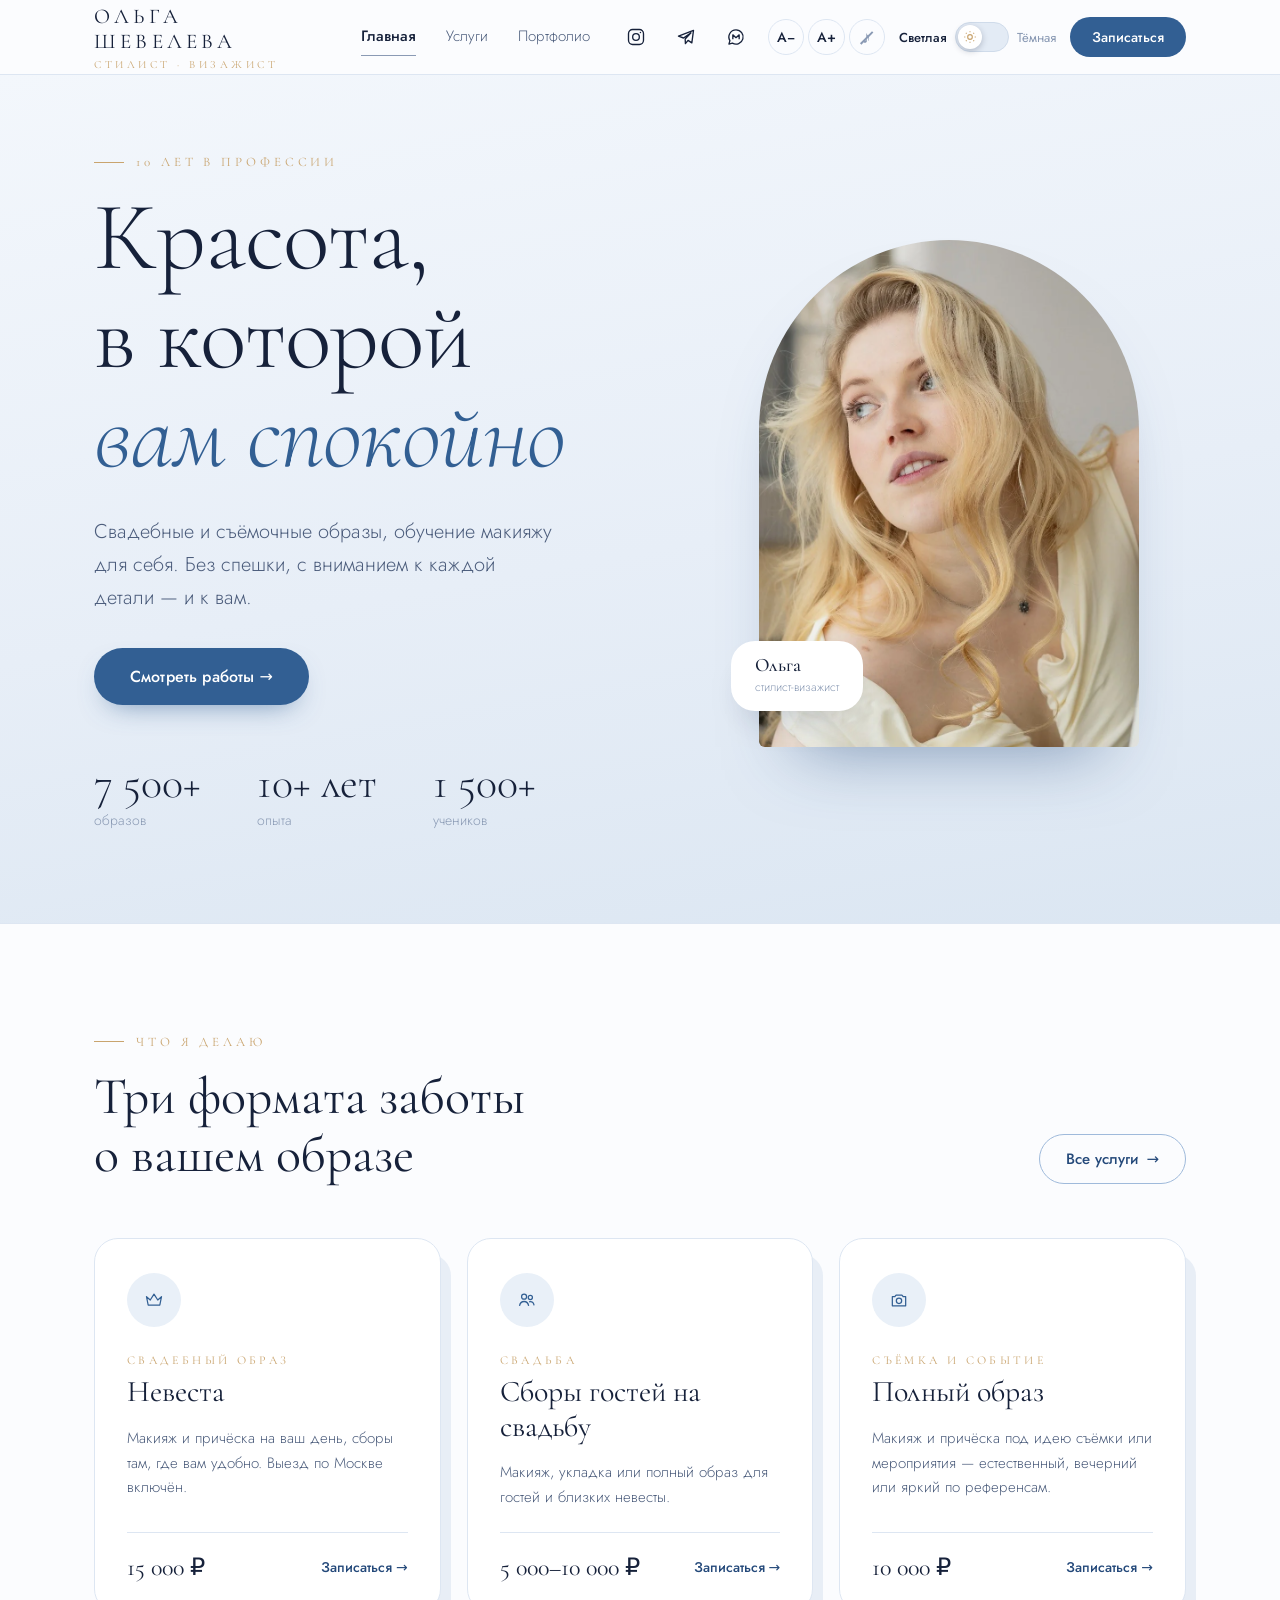
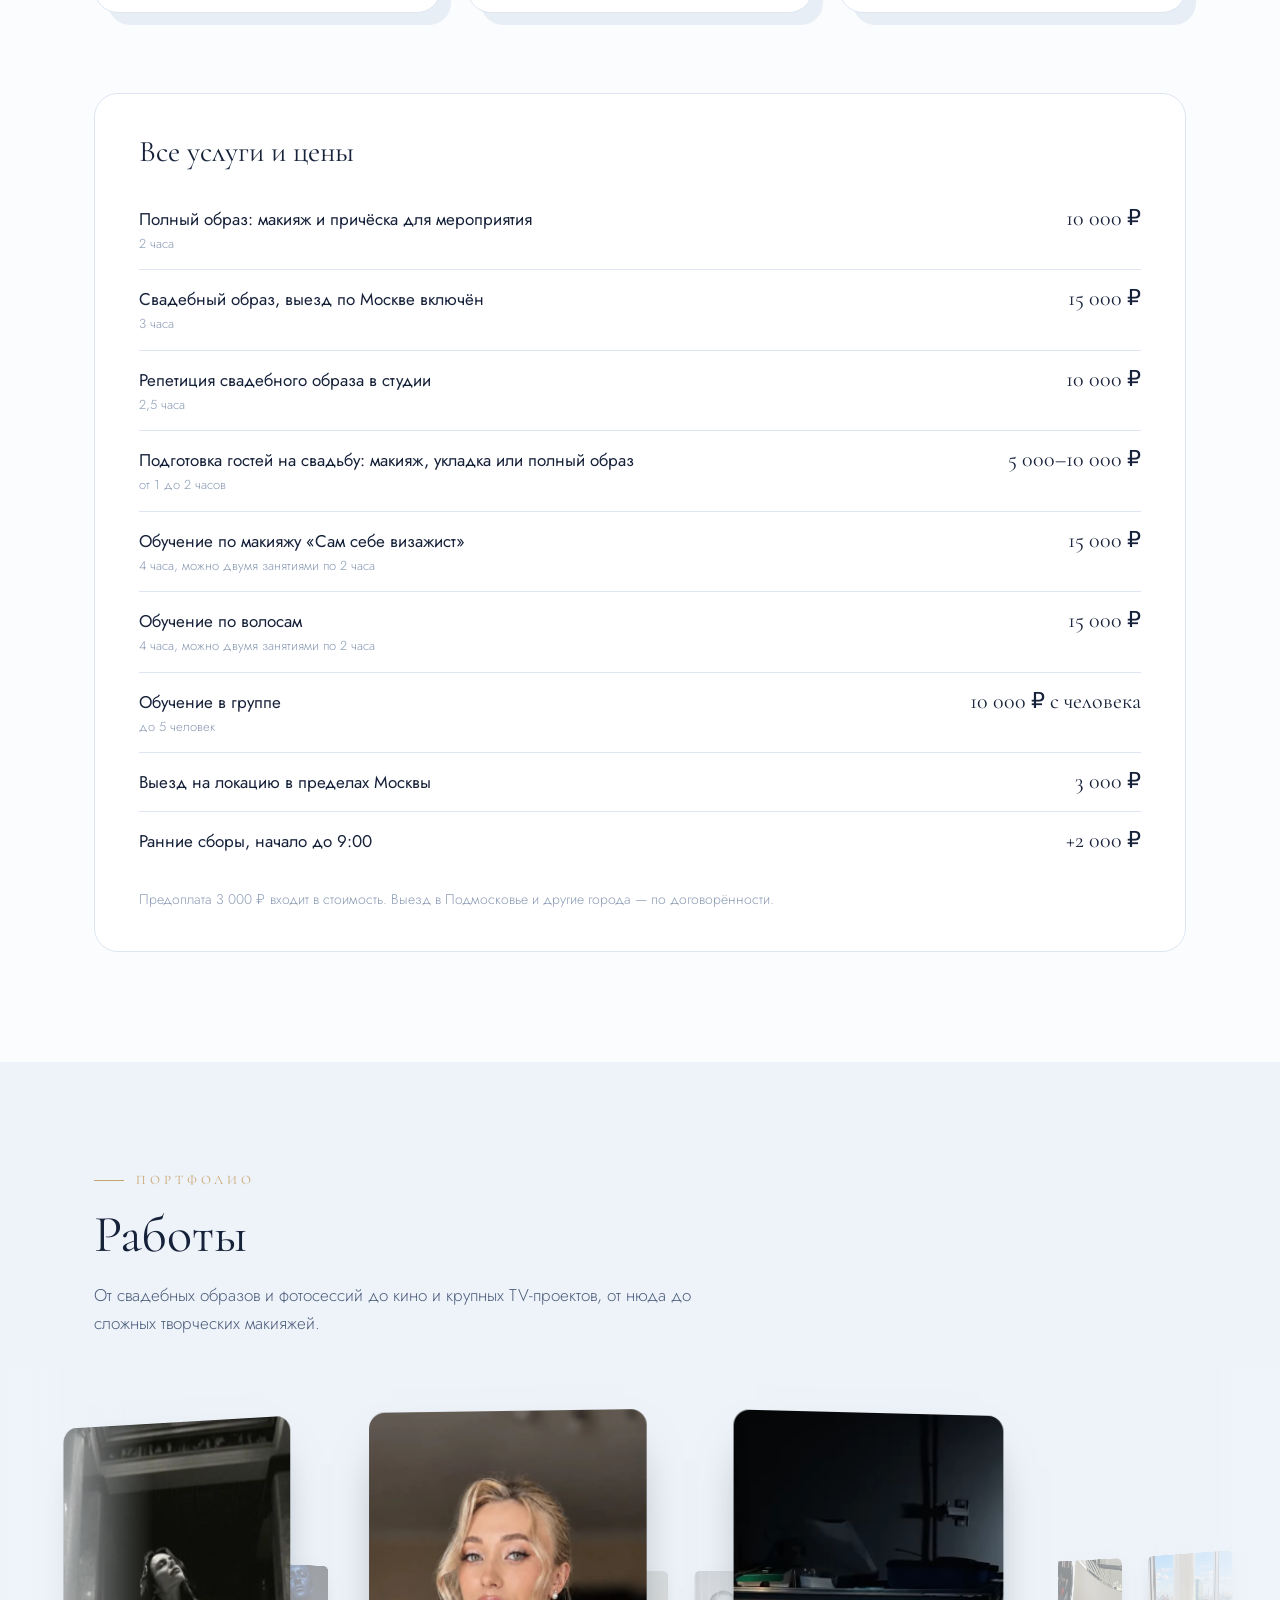
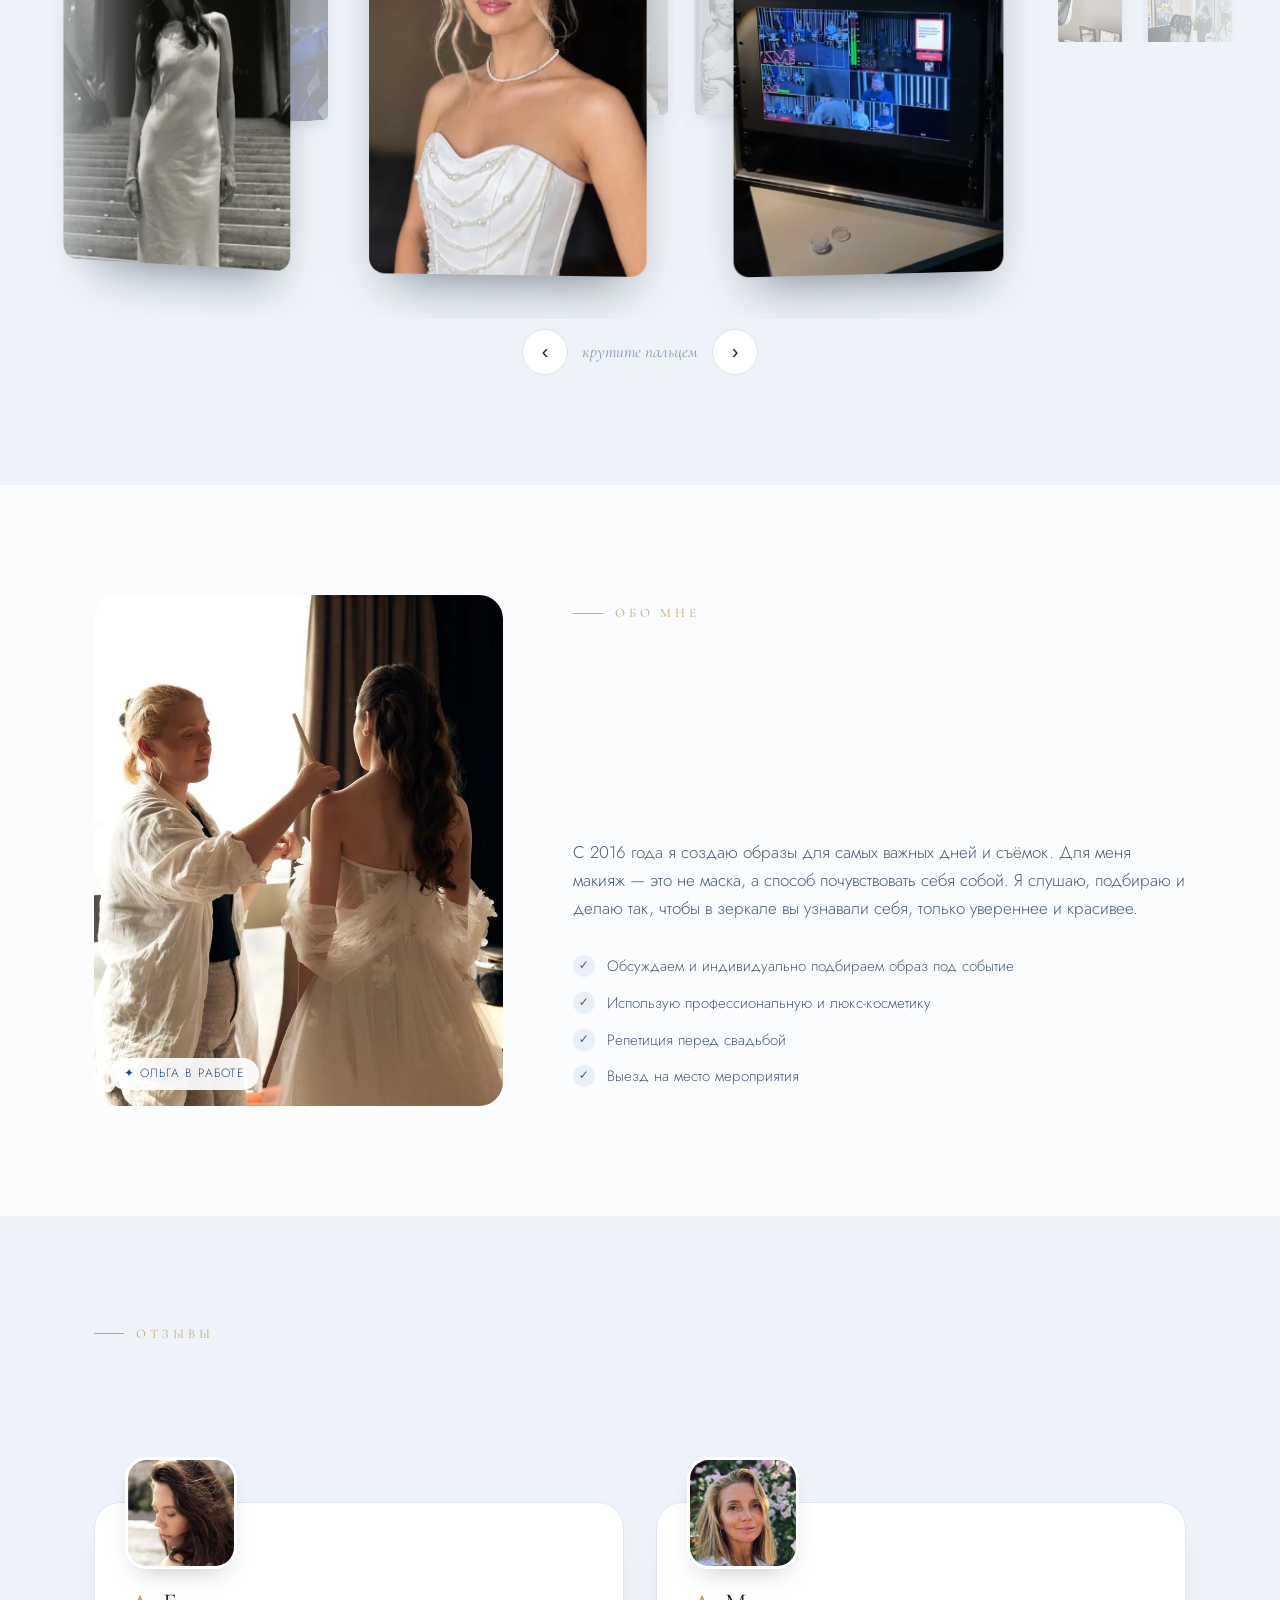
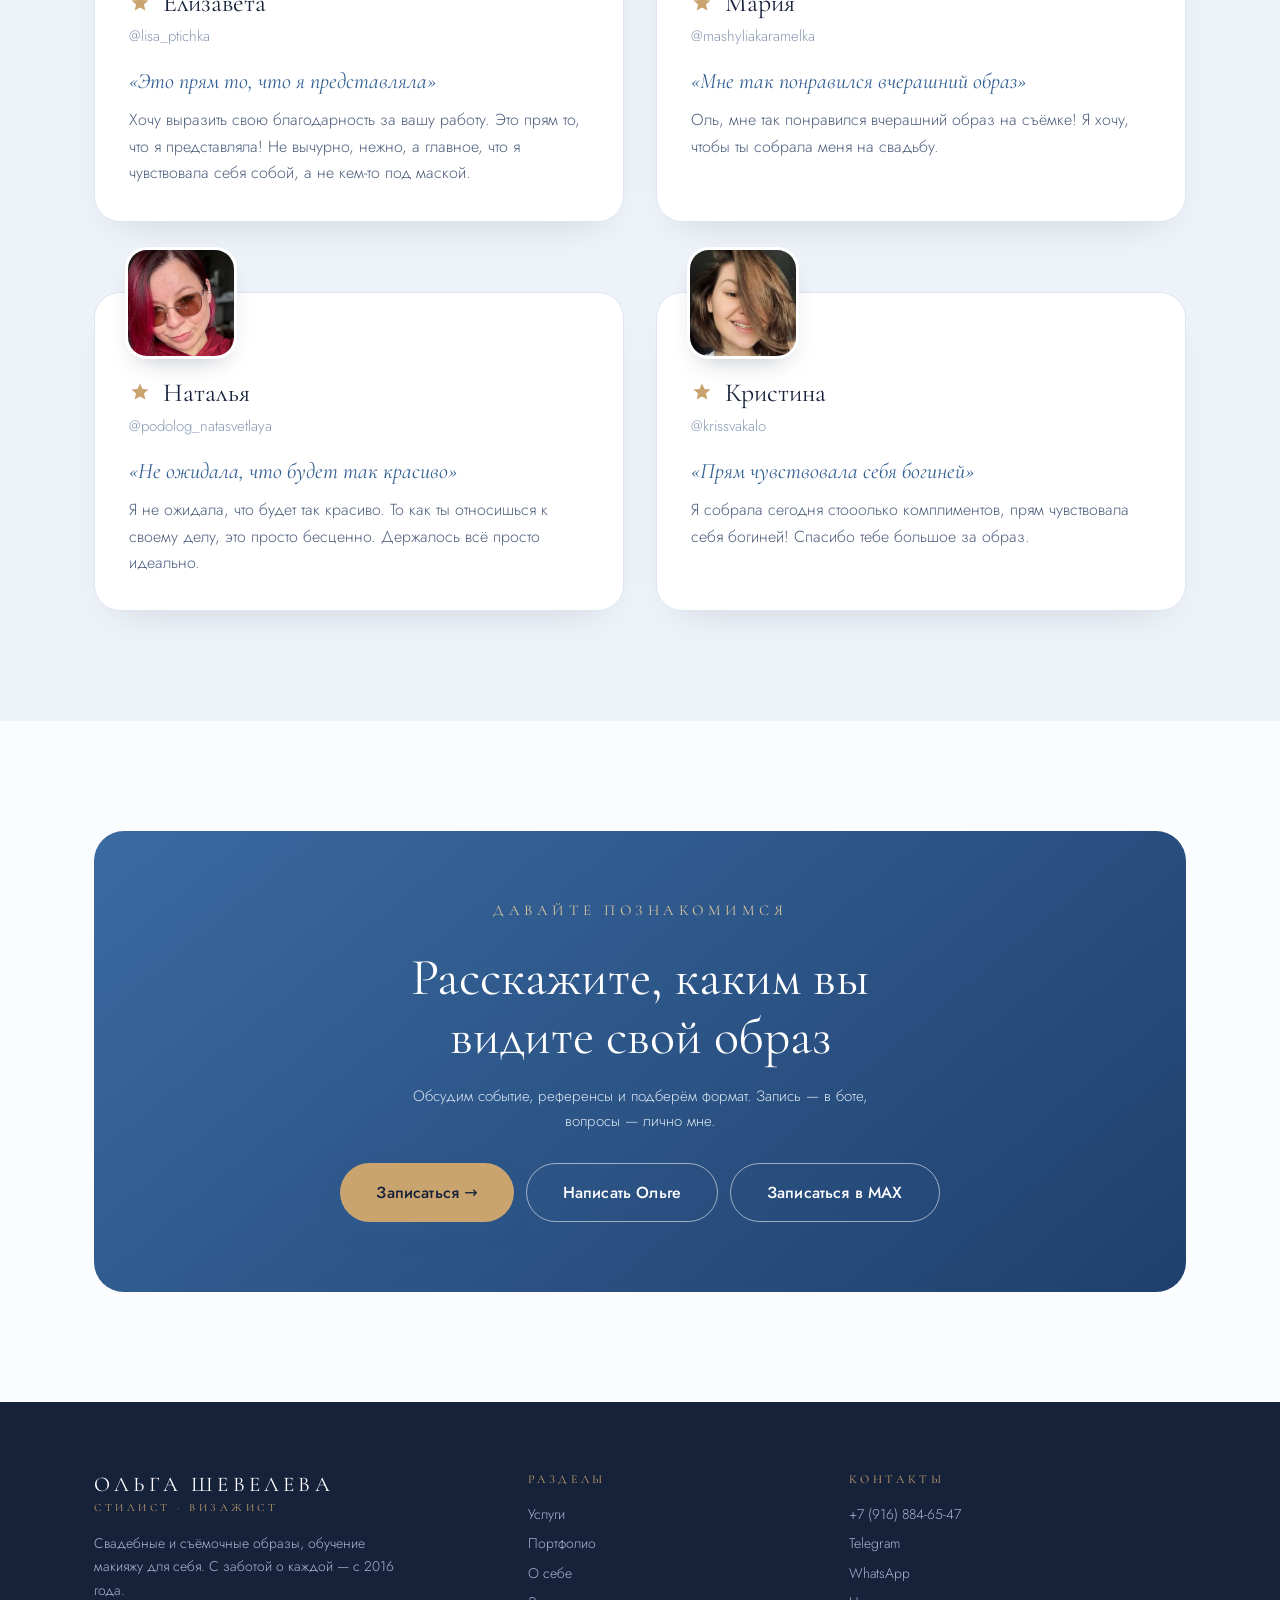
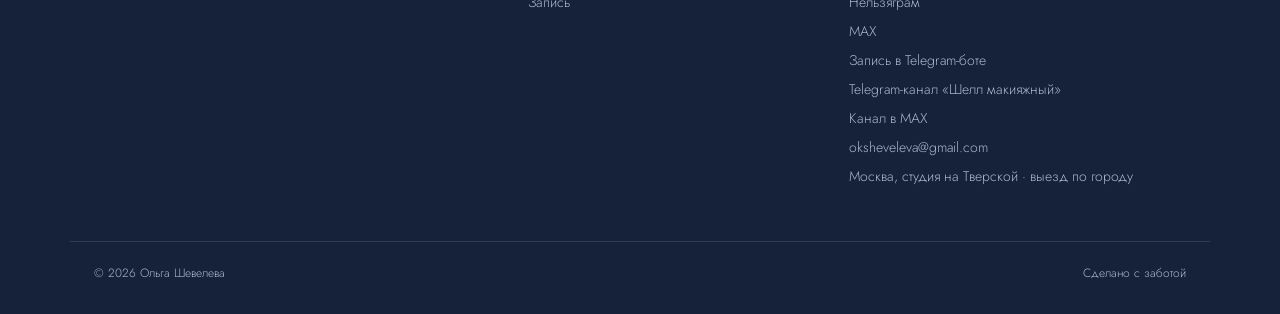
==== commit d5b36617: "Видео Ольги в карусели работ: без звука, по кругу, крупно по клику; v=9e Co-Authored-By: Claude Opus" ====
--- a/index.html
+++ b/index.html
@@ -9,7 +9,7 @@
 <meta name="robots" content="noindex, nofollow">
 <link rel="icon" href="assets/favicon.svg" type="image/svg+xml">
 <link rel="stylesheet" href="assets/fonts/fonts.css">
-<link rel="stylesheet" href="assets/style.css?v=9d">
+<link rel="stylesheet" href="assets/style.css?v=9e">
 </head>
 <body>
 
@@ -134,6 +134,7 @@
     <div class="ring-fade l"></div><div class="ring-fade r"></div>
     <div class="ring">
       <figure><div class="inner"><img src="assets/img/23.webp" loading="lazy" alt="Невеста в белом корсете с жемчугом"></div></figure>
+      <figure class="vid"><div class="inner"><video autoplay muted loop playsinline preload="metadata" poster="assets/img/work-01-poster.webp" aria-label="Видео: аппаратная телестудии на съёмках"><source src="assets/video/work-01.mp4" type="video/mp4"><source src="assets/video/work-01.webm" type="video/webm"></video></div></figure>
       <figure><div class="inner"><img src="assets/img/24.webp" loading="lazy" alt="Образ в белом жакете, с кистью в руке"></div></figure>
       <figure><div class="inner"><img src="assets/img/25.webp" loading="lazy" alt="Сборы невесты: Ольга зашнуровывает корсет, чёрно-белый кадр"></div></figure>
       <figure><div class="inner"><img src="assets/img/32.webp" loading="lazy" alt="Сборы невесты: образ у окна, чёрно-белый кадр"></div></figure>
@@ -269,8 +270,8 @@
   <div class="wrap ftr-bot"><span>© 2026 Ольга Шевелева</span><span>Сделано с заботой</span></div>
 </footer>
 
-<div class="lb" id="lb" aria-hidden="true"><button class="lb-x" aria-label="Закрыть">×</button><img alt=""></div>
-
-<script src="assets/main.js?v=9d"></script>
+<div class="lb" id="lb" aria-hidden="true"><button class="lb-x" aria-label="Закрыть">×</button><img alt=""><video muted loop playsinline preload="none"></video></div>
+
+<script src="assets/main.js?v=9e"></script>
 </body>
 </html>
--- a/assets/style.css
+++ b/assets/style.css
@@ -161,6 +161,9 @@
 .lb{position:fixed;inset:0;z-index:50;background:rgba(14,22,40,.92);display:none;align-items:center;justify-content:center;padding:20px}
 .lb.open{display:flex}
 .lb img{max-height:90vh;border-radius:12px}
+.lb video{display:none;max-height:90vh;max-width:100%;border-radius:12px}
+.lb.vid img{display:none}
+.lb.vid video{display:block}
 .lb-x{position:absolute;top:14px;right:18px;background:none;border:0;color:#fff;font-size:40px;cursor:pointer}
 
 /* mobile */
@@ -222,6 +225,7 @@
   transition:transform 1.3s cubic-bezier(.2,.8,.2,1),opacity 1.1s ease;transform:translateZ(-2200px) rotateX(18deg);opacity:0}
 .ring-wrap.go .inner{transform:none;opacity:1}
 .ring img{width:100%;height:100%;object-fit:cover;pointer-events:none}
+.ring video{display:block;width:100%;height:100%;object-fit:cover;pointer-events:none}
 .ring-fade{position:absolute;top:0;bottom:0;width:12%;z-index:2;pointer-events:none}
 .ring-fade.l{left:0;background:linear-gradient(90deg,var(--bg2),transparent)}
 .ring-fade.r{right:0;background:linear-gradient(270deg,var(--bg2),transparent)}
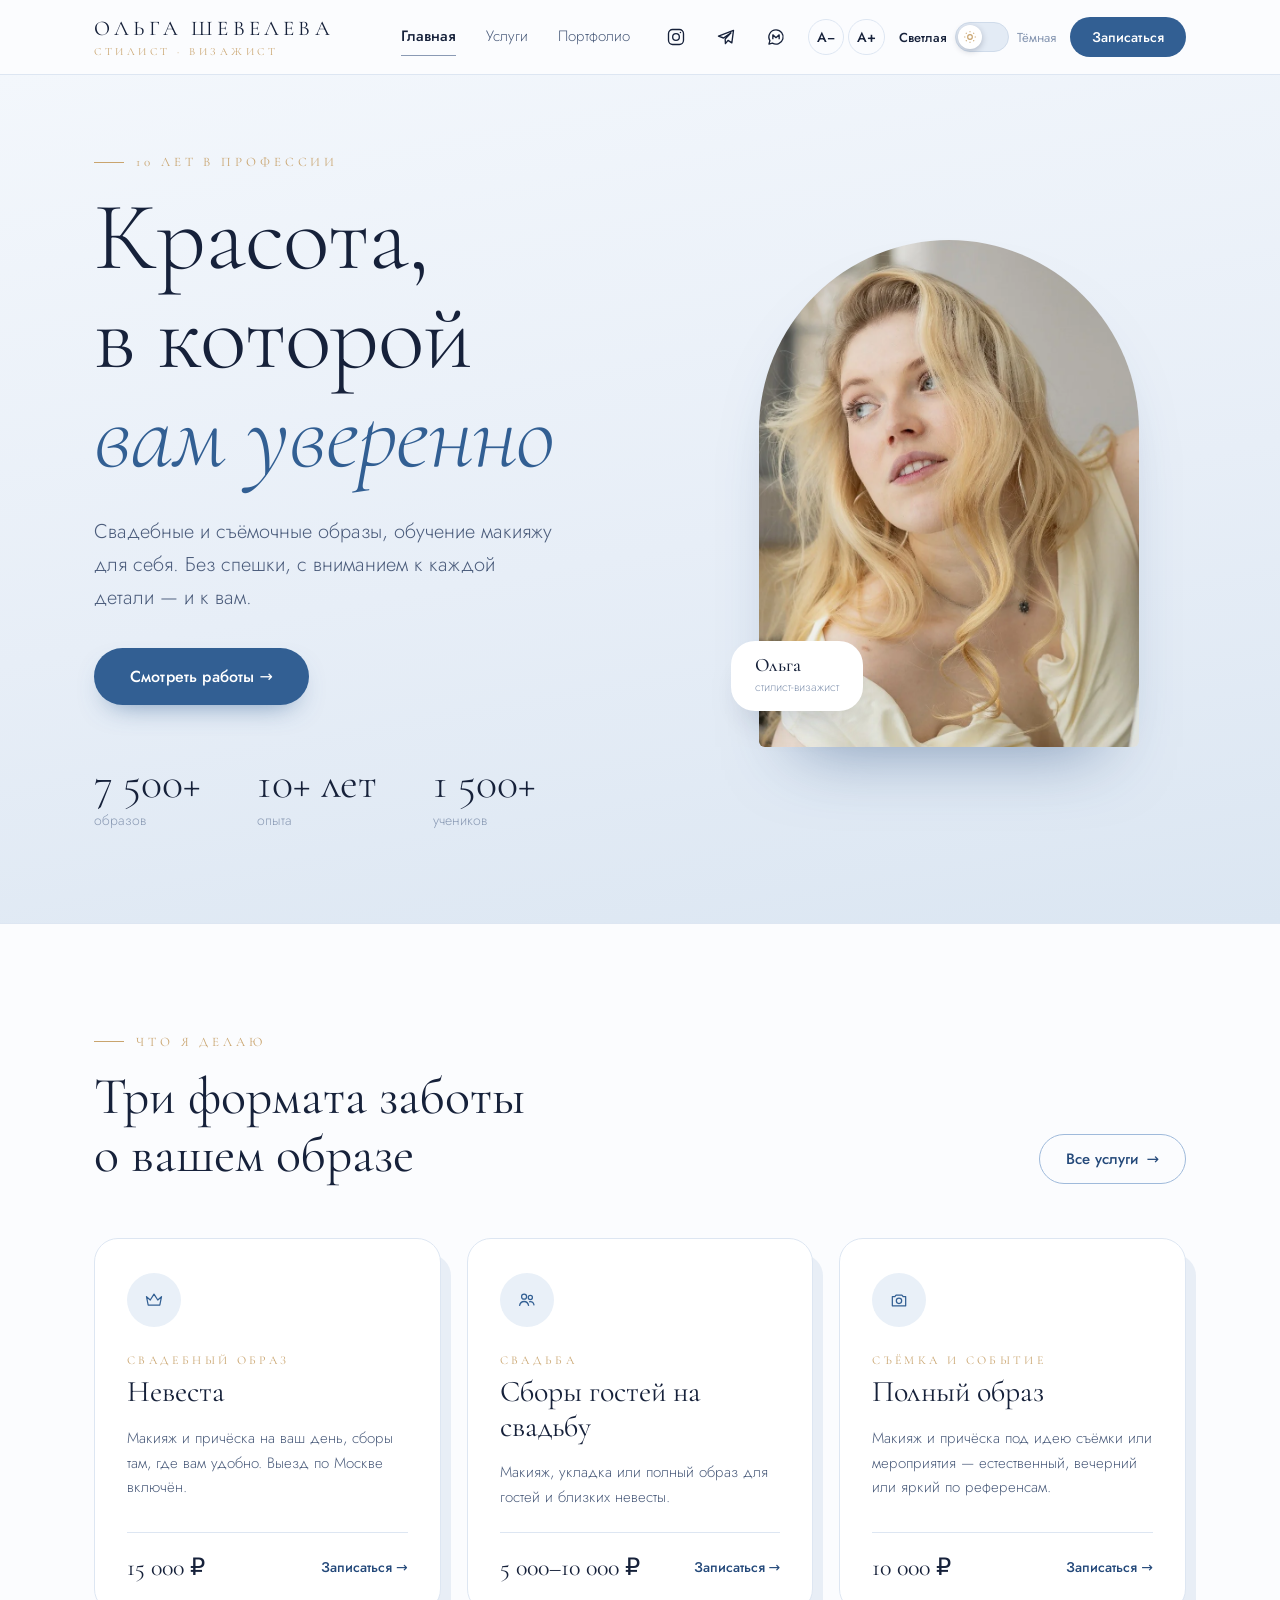
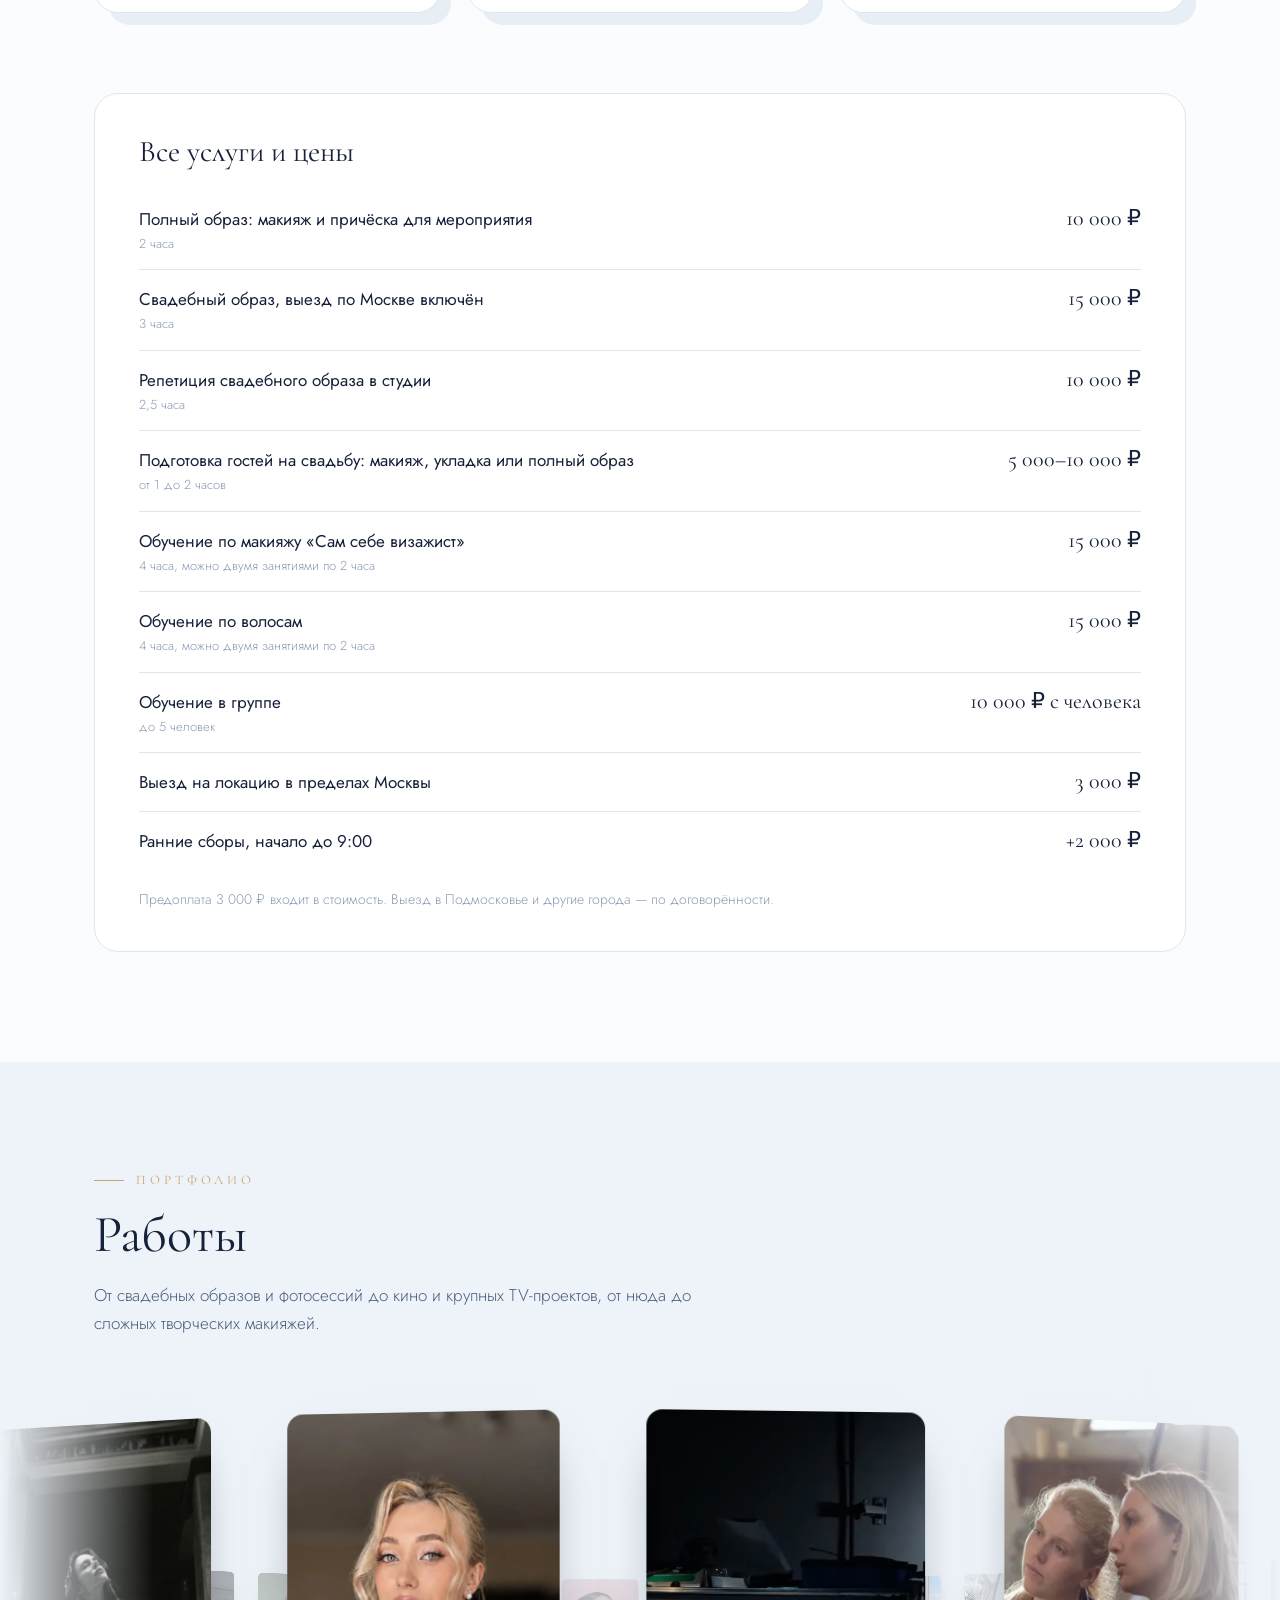
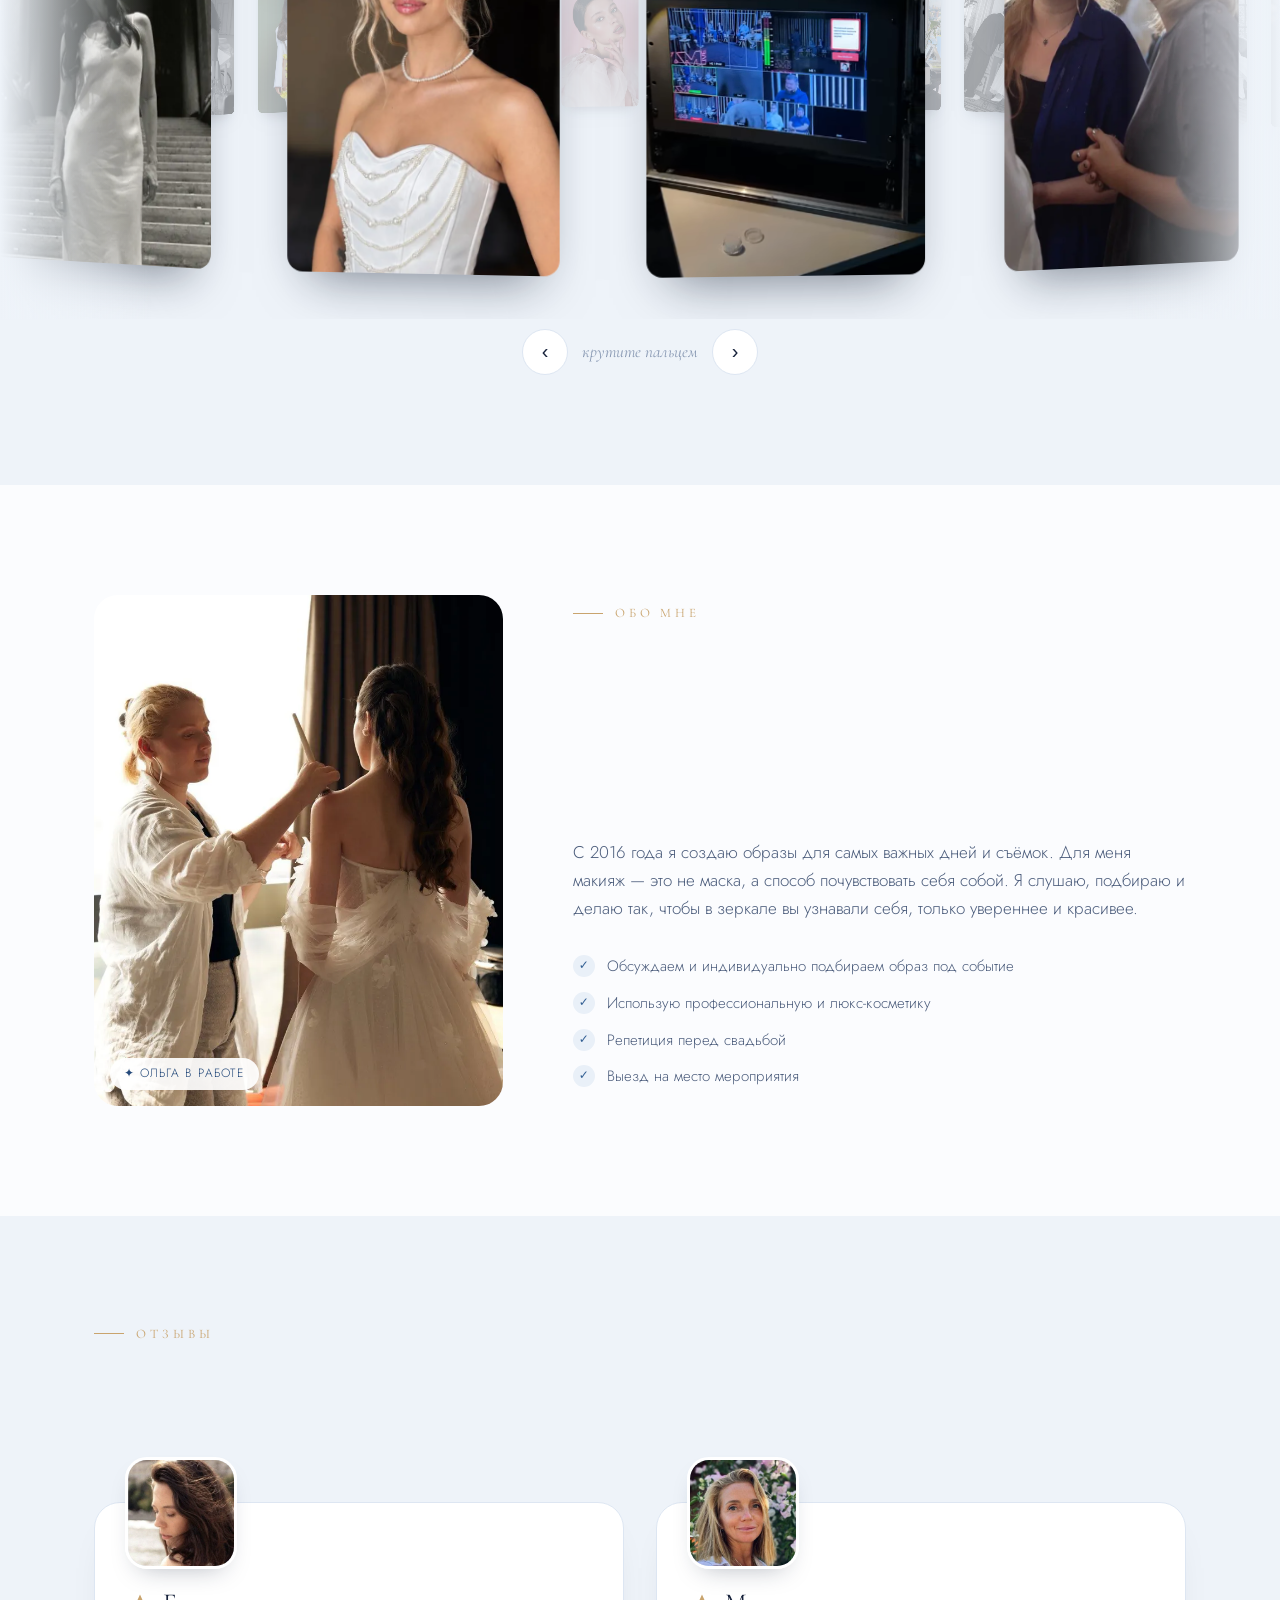
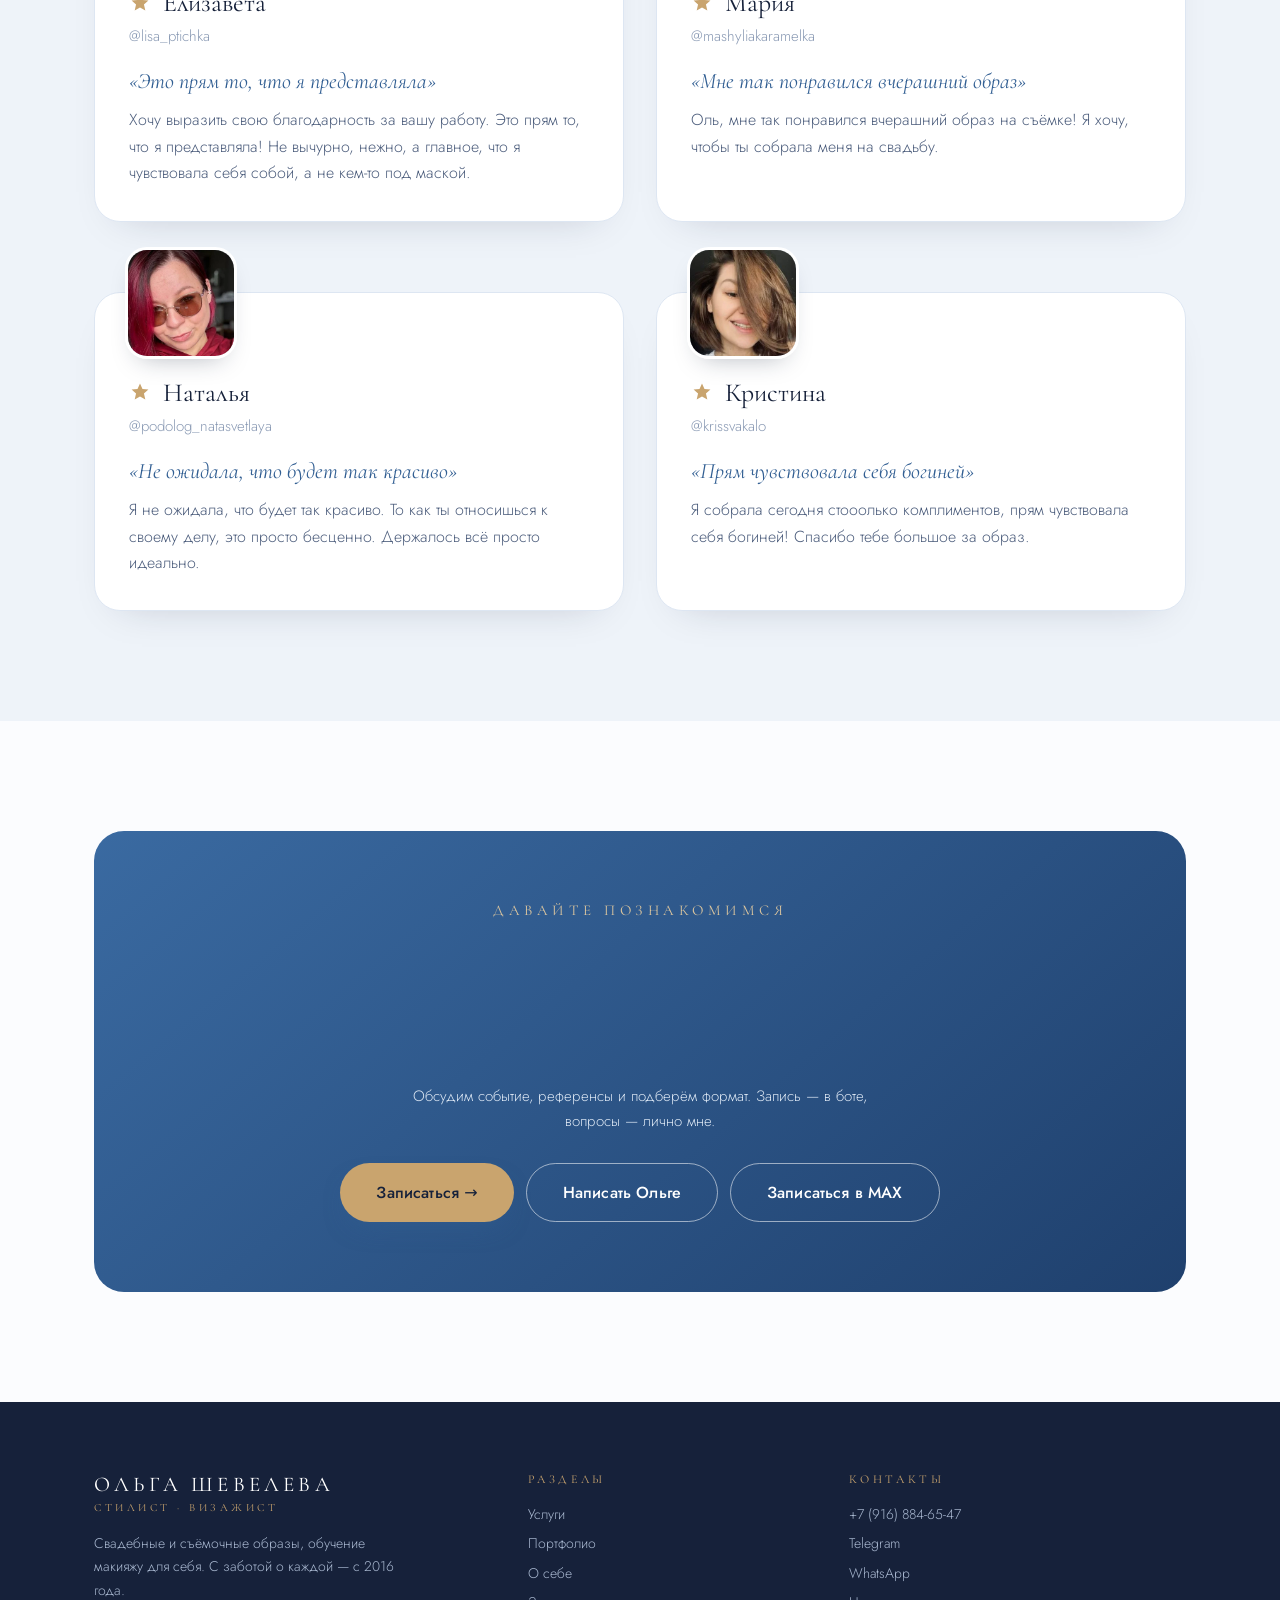
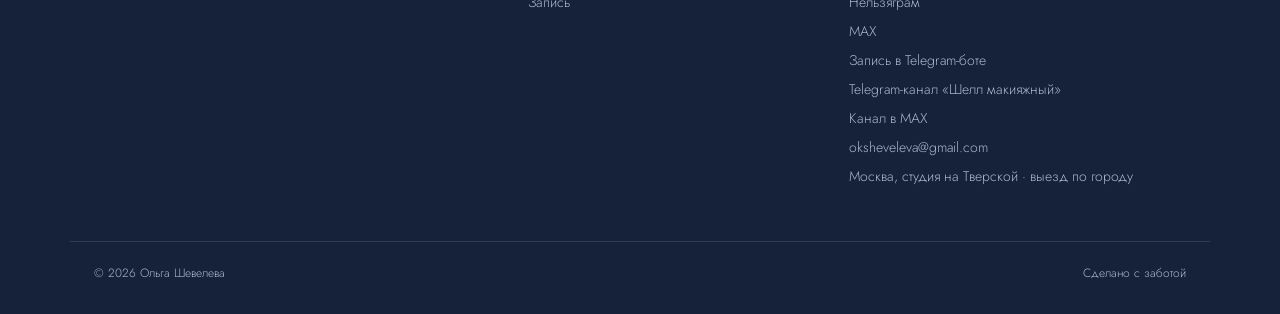
==== commit ef3c6985: "Работы: 4 фото и второе видео со съёмок; музыка и кнопка ♪ убраны; v=9f Co-Authored-By: Claude Opus " ====
--- a/index.html
+++ b/index.html
@@ -9,7 +9,7 @@
 <meta name="robots" content="noindex, nofollow">
 <link rel="icon" href="assets/favicon.svg" type="image/svg+xml">
 <link rel="stylesheet" href="assets/fonts/fonts.css">
-<link rel="stylesheet" href="assets/style.css?v=9e">
+<link rel="stylesheet" href="assets/style.css?v=9f">
 </head>
 <body>
 
@@ -34,7 +34,7 @@
       <a class="ico" href="https://max.ru/se14525840_bot" target="_blank" rel="noopener" aria-label="MAX: написать Ольге и записаться">
         <svg viewBox="0 0 24 24" width="20" height="20" fill="none" stroke="currentColor" stroke-width="1.6" stroke-linejoin="round"><path d="M12 3.5a8.5 8.5 0 1 1-4.3 15.8L3.5 20.5l1.2-4.1A8.5 8.5 0 0 1 12 3.5z"/><path d="M8.2 14.6V9.4l3.8 3.4 3.8-3.4v5.2"/></svg>
       </a>
-      <div class="sz"><button class="tbtn" id="szDown" aria-label="Мельче текст">A−</button><button class="tbtn" id="szUp" aria-label="Крупнее текст">A+</button><button class="tbtn mus" id="mus" type="button" aria-label="Фоновая музыка" aria-pressed="false" title="Фоновая музыка: вкл/выкл"><span class="mus-n">♪</span></button></div>
+      <div class="sz"><button class="tbtn" id="szDown" aria-label="Мельче текст">A−</button><button class="tbtn" id="szUp" aria-label="Крупнее текст">A+</button></div>
       <div class="thm"><button type="button" class="thm-lb thm-l" data-t="light">Светлая</button>
       <button class="tgl" id="theme" role="switch" aria-checked="false" aria-label="Тёмная тема" title="Тёмная тема">
         <span class="tgl-knob"><svg class="i-sun" viewBox="0 0 24 24" width="14" height="14" fill="none" stroke="currentColor" stroke-width="2"><circle cx="12" cy="12" r="4"/><path d="M12 2v2M12 20v2M2 12h2M20 12h2M4.9 4.9l1.4 1.4M17.7 17.7l1.4 1.4M4.9 19.1l1.4-1.4M17.7 6.3l1.4-1.4"/></svg><svg class="i-moon" viewBox="0 0 24 24" width="14" height="14" fill="none" stroke="currentColor" stroke-width="2"><path d="M20 14.5A8 8 0 1 1 9.5 4a6.5 6.5 0 0 0 10.5 10.5z"/></svg></span>
@@ -135,6 +135,11 @@
     <div class="ring">
       <figure><div class="inner"><img src="assets/img/23.webp" loading="lazy" alt="Невеста в белом корсете с жемчугом"></div></figure>
       <figure class="vid"><div class="inner"><video autoplay muted loop playsinline preload="metadata" poster="assets/img/work-01-poster.webp" aria-label="Видео: аппаратная телестудии на съёмках"><source src="assets/video/work-01.mp4" type="video/mp4"><source src="assets/video/work-01.webm" type="video/webm"></video></div></figure>
+      <figure><div class="inner"><img src="assets/img/33.webp" loading="lazy" alt="Бэкстейдж: за работой на съёмке"></div></figure>
+      <figure><div class="inner"><img src="assets/img/34.webp" loading="lazy" alt="Бэкстейдж: модель с золотым украшением в волосах"></div></figure>
+      <figure class="vid"><div class="inner"><video autoplay muted loop playsinline preload="metadata" poster="assets/img/work-02-poster.webp" aria-label="Видео со съёмок: кадр на мониторе площадки"><source src="assets/video/work-02.mp4" type="video/mp4"><source src="assets/video/work-02.webm" type="video/webm"></video></div></figure>
+      <figure><div class="inner"><img src="assets/img/35.webp" loading="lazy" alt="Бэкстейдж на лестнице: команда у модели"></div></figure>
+      <figure><div class="inner"><img src="assets/img/36.webp" loading="lazy" alt="Съёмочная площадка в зале со статуями, бэкстейдж"></div></figure>
       <figure><div class="inner"><img src="assets/img/24.webp" loading="lazy" alt="Образ в белом жакете, с кистью в руке"></div></figure>
       <figure><div class="inner"><img src="assets/img/25.webp" loading="lazy" alt="Сборы невесты: Ольга зашнуровывает корсет, чёрно-белый кадр"></div></figure>
       <figure><div class="inner"><img src="assets/img/32.webp" loading="lazy" alt="Сборы невесты: образ у окна, чёрно-белый кадр"></div></figure>
@@ -272,6 +277,6 @@
 
 <div class="lb" id="lb" aria-hidden="true"><button class="lb-x" aria-label="Закрыть">×</button><img alt=""><video muted loop playsinline preload="none"></video></div>
 
-<script src="assets/main.js?v=9e"></script>
+<script src="assets/main.js?v=9f"></script>
 </body>
 </html>
--- a/assets/style.css
+++ b/assets/style.css
@@ -346,11 +346,3 @@
 @media (max-width:600px){.hdr .logo-name{font-size:15px;letter-spacing:.1em;white-space:nowrap}.hdr .logo-sub{font-size:8.5px;letter-spacing:.22em;white-space:nowrap}.hdr-act .btn-sm{padding:9px 16px}}
 @media (max-width:350px){.hdr .logo-name{font-size:13.5px;letter-spacing:.08em}.hdr-act .btn-sm{padding:8px 12px;font-size:13px}}
 @media (max-width:350px){.hdr .logo-name{font-size:12.5px;letter-spacing:.05em}.hdr .logo-sub{font-size:7.5px;letter-spacing:.16em}.hdr-in{column-gap:8px}}
-/* v8: кнопка музыки */
-.tbtn.mus{position:relative;font:400 17px/1 var(--serif);color:var(--mute)}
-.tbtn.mus:after{content:"";position:absolute;left:25%;right:25%;top:50%;height:1.5px;background:currentColor;transform:rotate(-45deg);transition:opacity .3s}
-.tbtn.mus.on{color:var(--blue);border-color:var(--blue)}
-.tbtn.mus.on:after{opacity:0}
-.tbtn.mus.on .mus-n{display:inline-block;animation:musB 2.4s ease-in-out infinite}
-@keyframes musB{50%{transform:translateY(-2px)}}
-@media (prefers-reduced-motion:reduce){.tbtn.mus.on .mus-n{animation:none}}
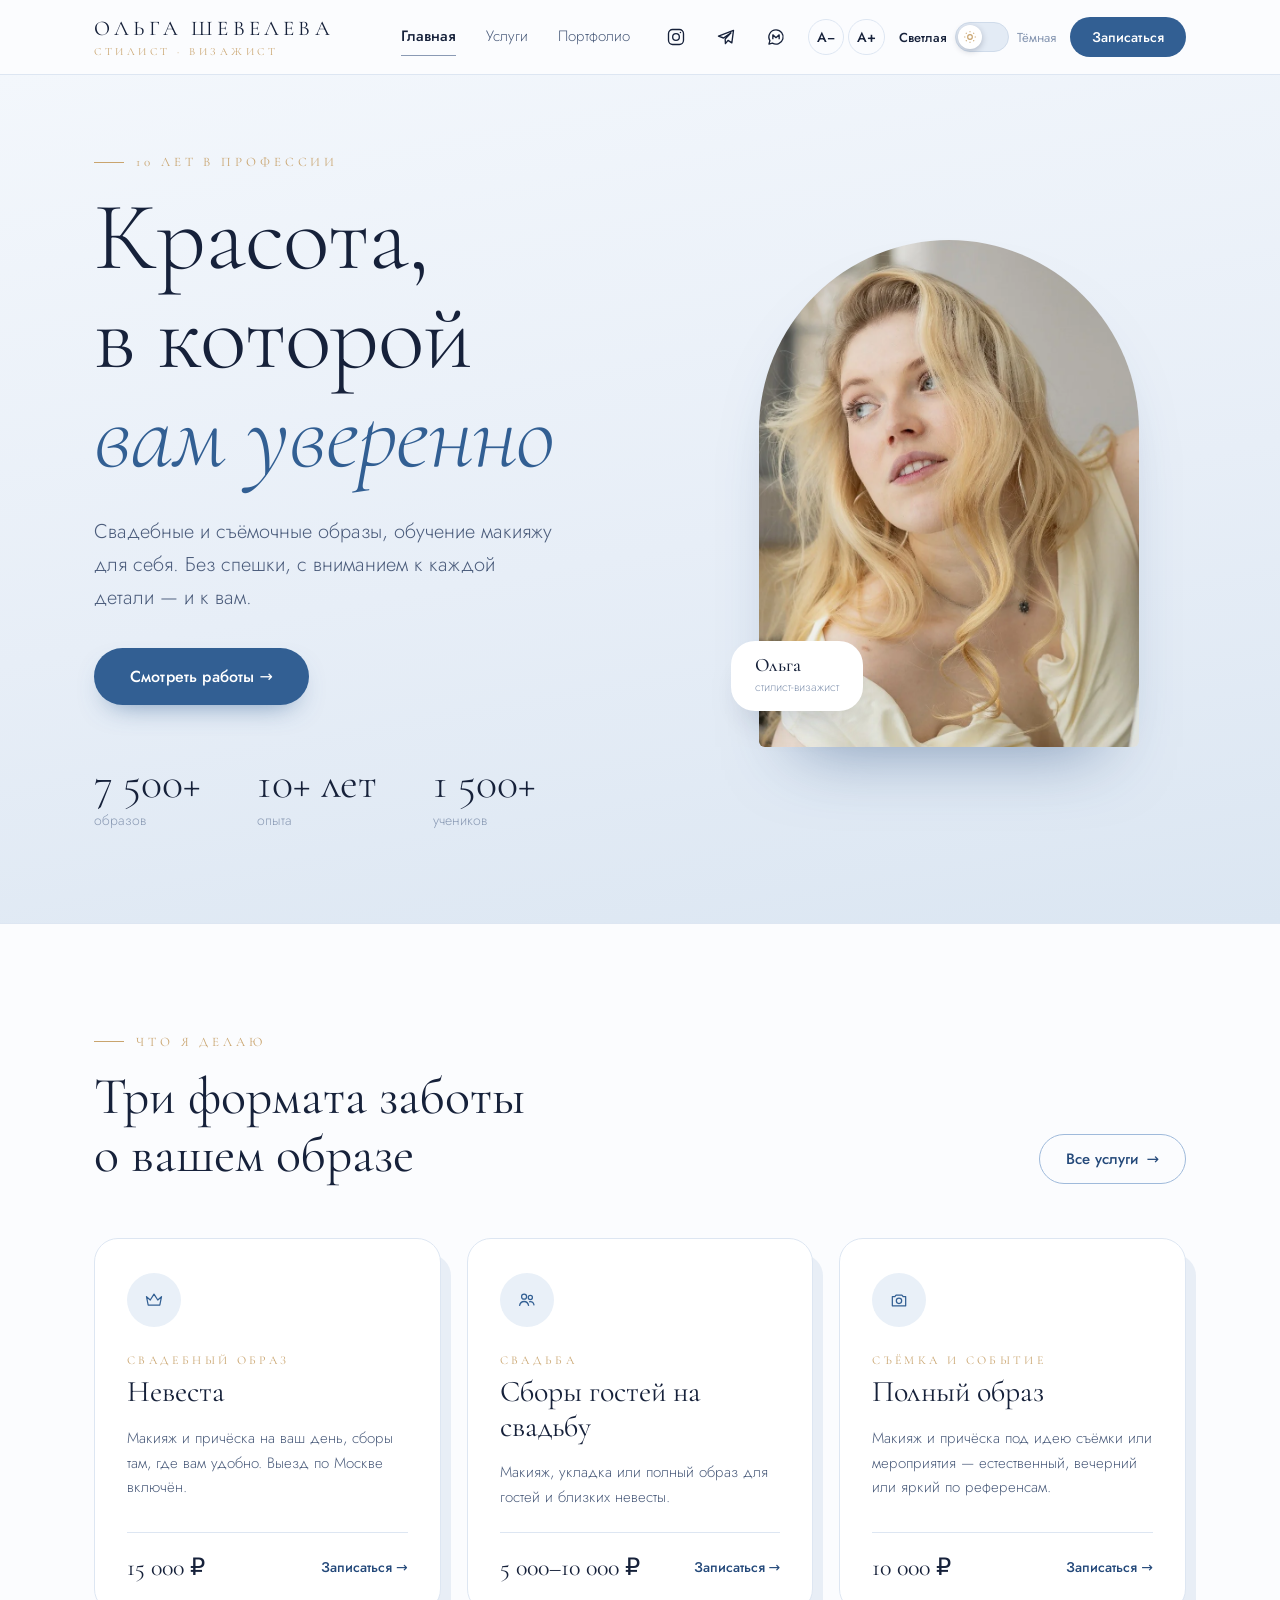
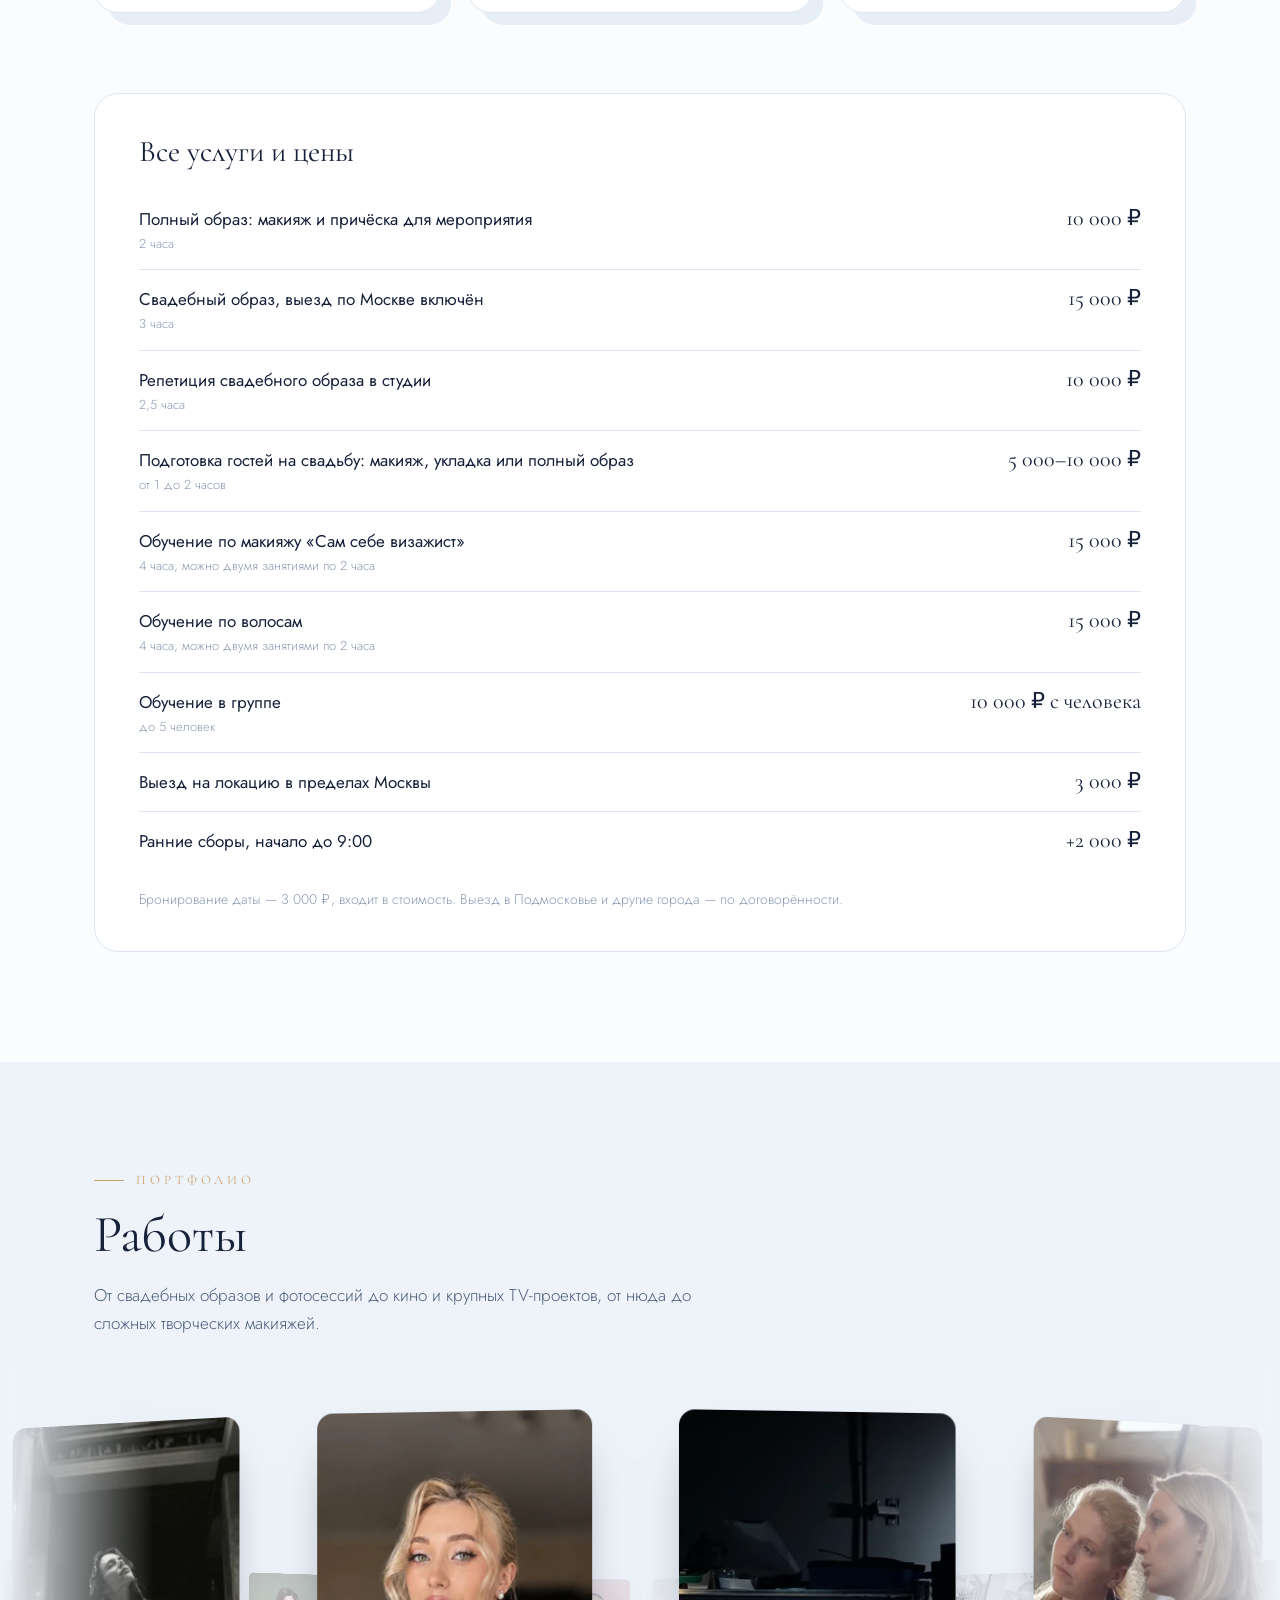
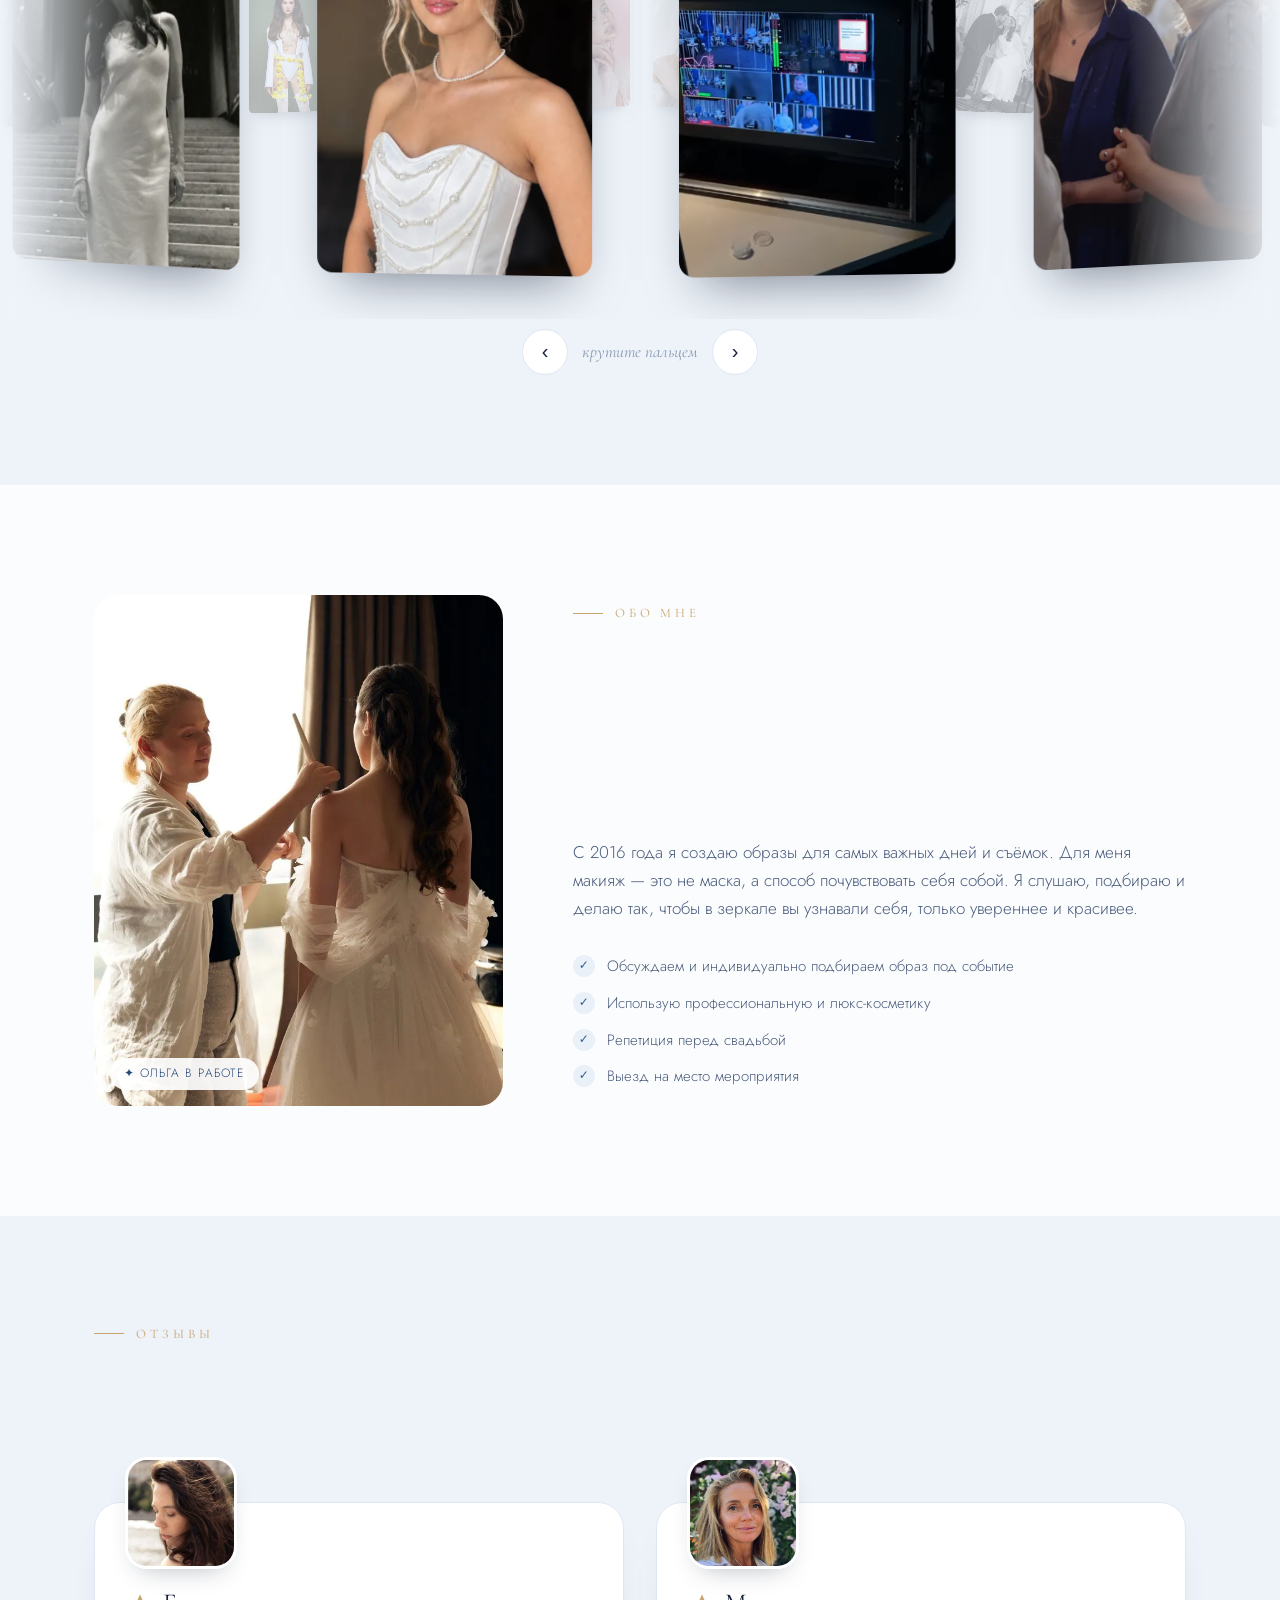
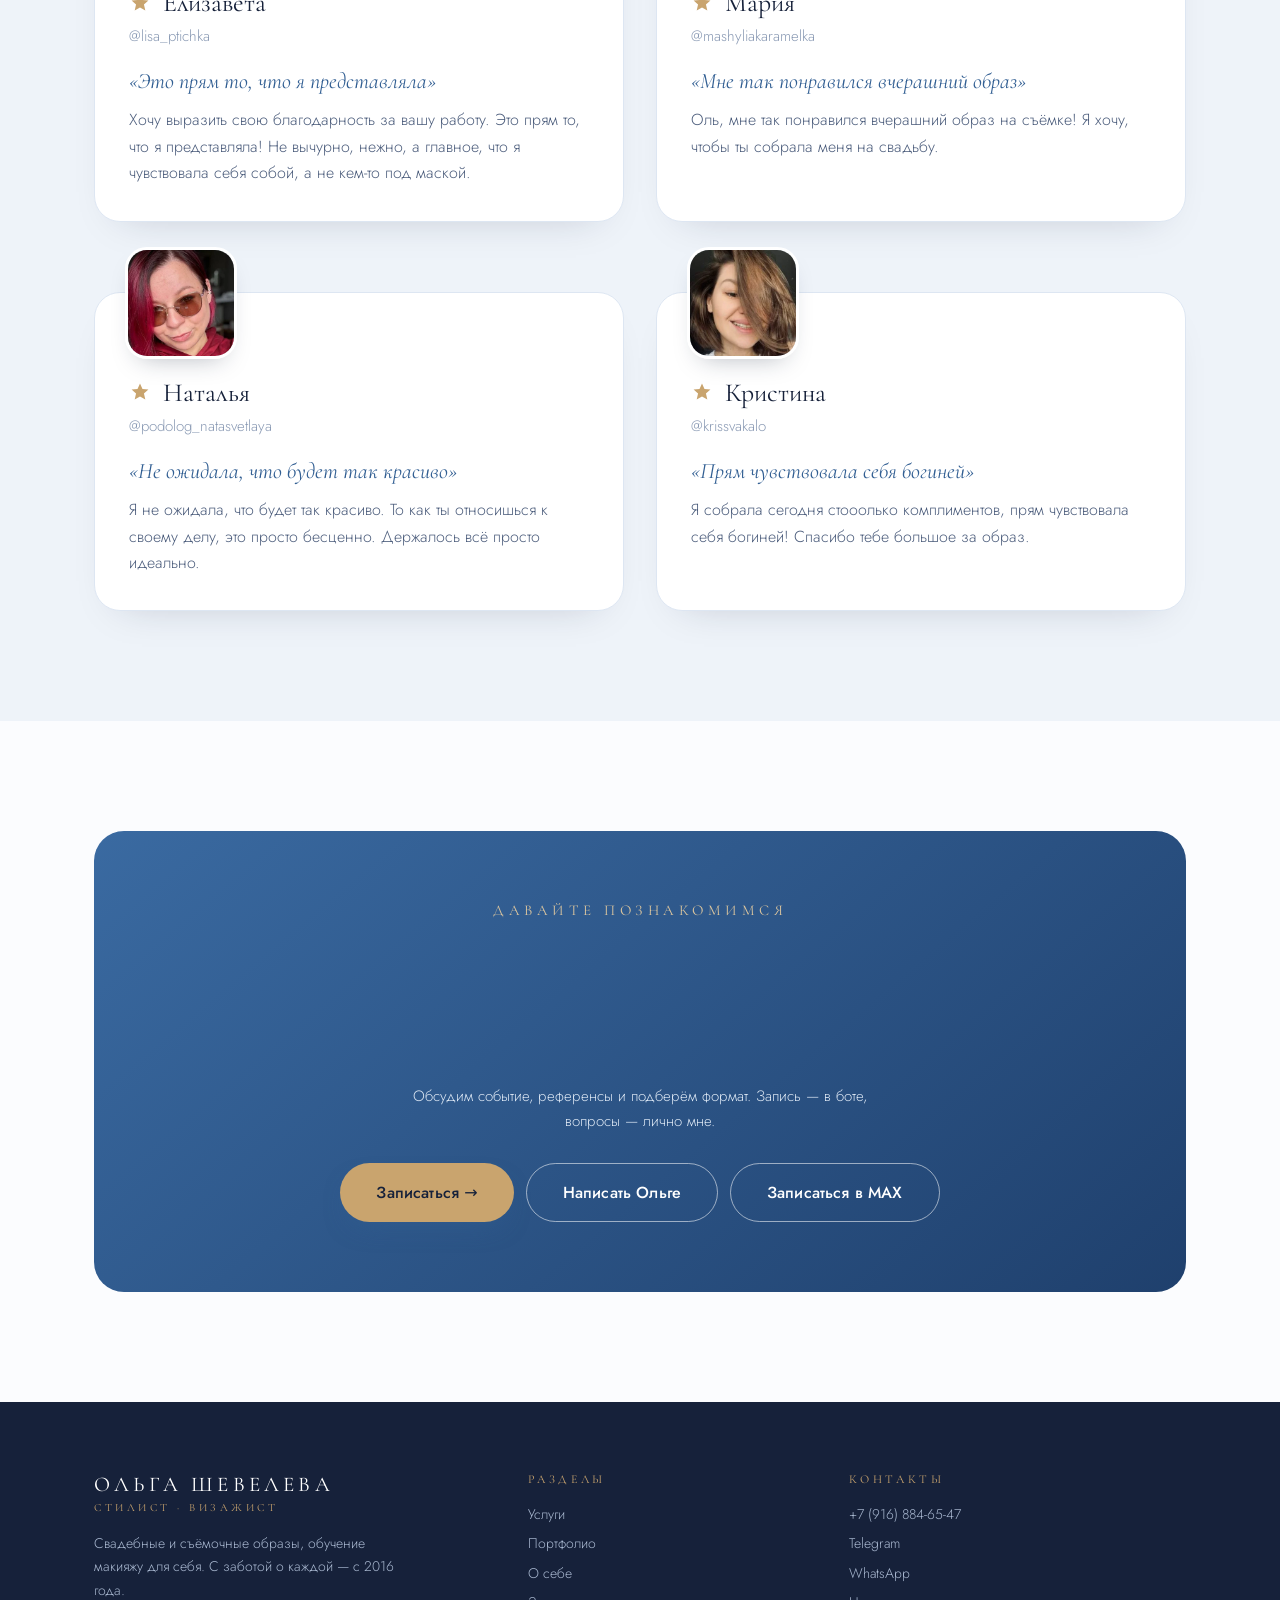
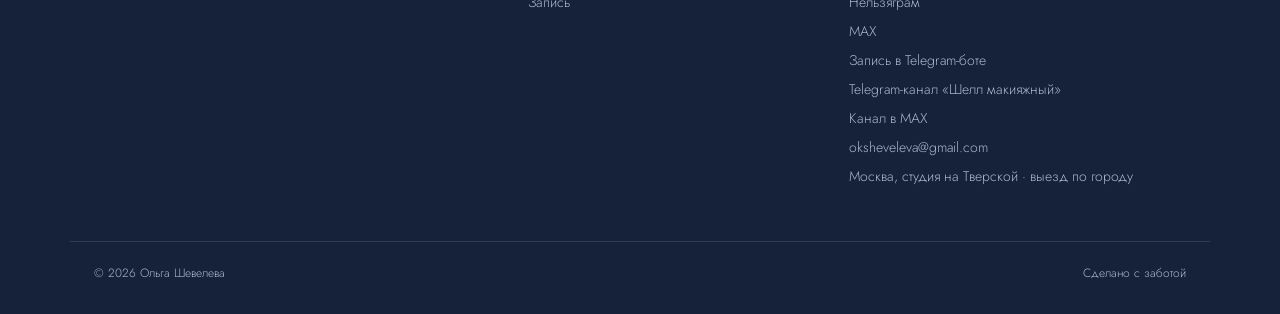
==== commit ac966772: "«Предоплата» → «Бронирование даты» в ценах; v=9g Co-Authored-By: Claude Opus 5.5 (1M context) <norep" ====
--- a/index.html
+++ b/index.html
@@ -9,7 +9,7 @@
 <meta name="robots" content="noindex, nofollow">
 <link rel="icon" href="assets/favicon.svg" type="image/svg+xml">
 <link rel="stylesheet" href="assets/fonts/fonts.css">
-<link rel="stylesheet" href="assets/style.css?v=9f">
+<link rel="stylesheet" href="assets/style.css?v=9g">
 </head>
 <body>
 
@@ -119,7 +119,7 @@
         <li><span>Выезд на локацию в пределах Москвы</span><b>3 000 ₽</b></li>
         <li><span>Ранние сборы, начало до 9:00</span><b>+2 000 ₽</b></li>
       </ul>
-      <p class="pnote">Предоплата 3 000 ₽ входит в стоимость. Выезд в Подмосковье и другие города — по договорённости.</p>
+      <p class="pnote">Бронирование даты — 3 000 ₽, входит в стоимость. Выезд в Подмосковье и другие города — по договорённости.</p>
     </div>
   </div>
 </section>
@@ -277,6 +277,6 @@
 
 <div class="lb" id="lb" aria-hidden="true"><button class="lb-x" aria-label="Закрыть">×</button><img alt=""><video muted loop playsinline preload="none"></video></div>
 
-<script src="assets/main.js?v=9f"></script>
+<script src="assets/main.js?v=9g"></script>
 </body>
 </html>
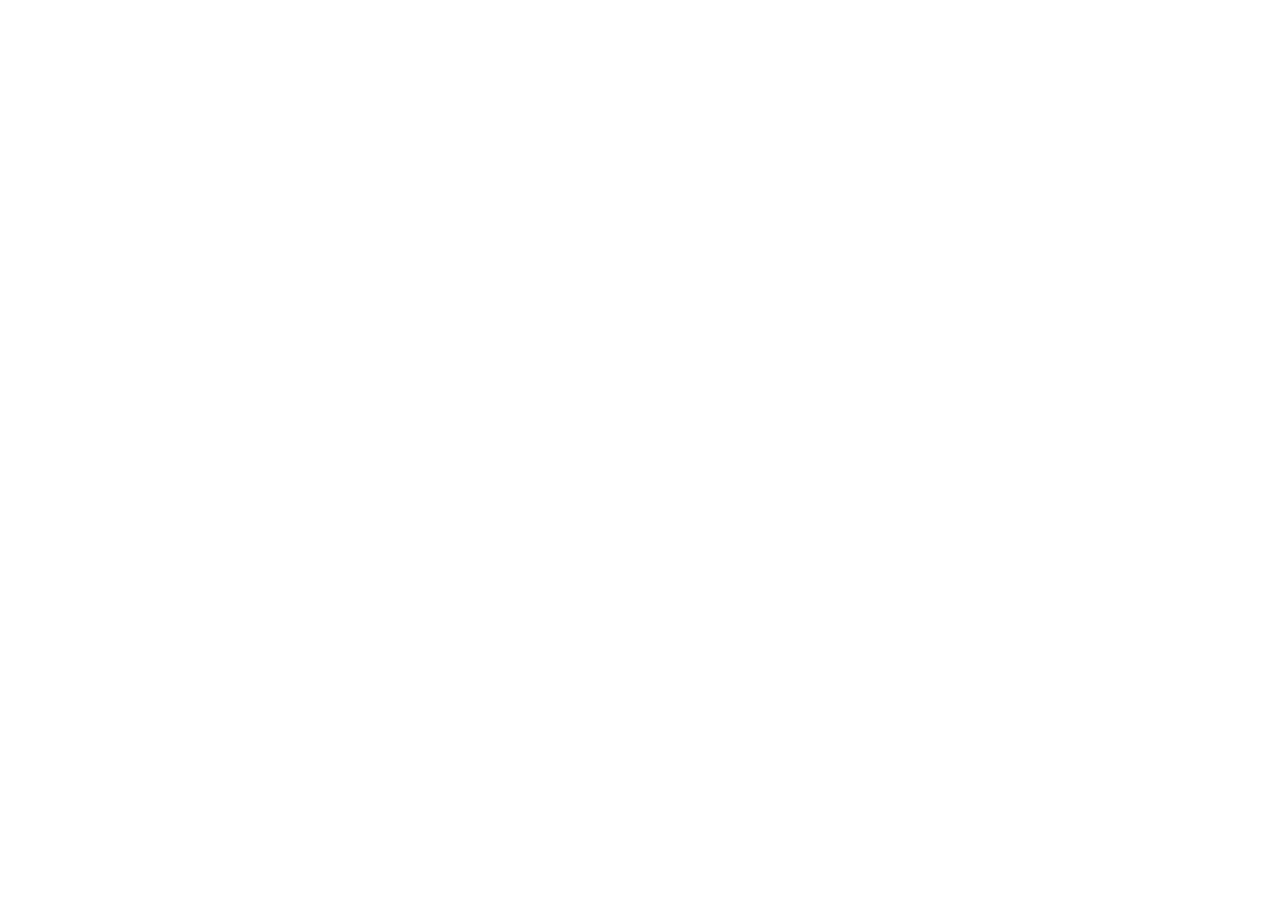
==== commit 5dec8f1f: "Публичная оферта на сайте (oferta.html), ссылка в подвале; ?v=9h" ====
--- a/index.html
+++ b/index.html
@@ -3,13 +3,14 @@
 <head>
 <script>try{var t=localStorage.getItem("os-theme");if(t==="dark")document.documentElement.classList.add("dark");var z=localStorage.getItem("os-zoom");if(z)document.documentElement.style.setProperty("--zoom",z);}catch(e){}</script>
 <meta charset="UTF-8">
+<script>if(location.protocol==="http:"&&!/^(localhost|127\.)/.test(location.hostname))location.replace("https://"+location.host+location.pathname+location.search+location.hash)</script>
 <meta name="viewport" content="width=device-width, initial-scale=1">
 <title>Ольга Шевелева — стилист-визажист в Москве</title>
 <meta name="description" content="Свадебные и съёмочные образы, обучение макияжу для себя. Ольга Шевелева, стилист-визажист, Москва, с 2016 года.">
 <meta name="robots" content="noindex, nofollow">
 <link rel="icon" href="assets/favicon.svg" type="image/svg+xml">
 <link rel="stylesheet" href="assets/fonts/fonts.css">
-<link rel="stylesheet" href="assets/style.css?v=9g">
+<link rel="stylesheet" href="assets/style.css?v=9h">
 </head>
 <body>
 
@@ -272,11 +273,11 @@
       <span>Москва, студия на Тверской · выезд по городу</span>
     </div>
   </div>
-  <div class="wrap ftr-bot"><span>© 2026 Ольга Шевелева</span><span>Сделано с заботой</span></div>
+  <div class="wrap ftr-bot"><span>© 2026 Ольга Шевелева</span><span class="ftr-docs"><a href="oferta.html">Публичная оферта</a></span><span>Сделано с заботой</span></div>
 </footer>
 
 <div class="lb" id="lb" aria-hidden="true"><button class="lb-x" aria-label="Закрыть">×</button><img alt=""><video muted loop playsinline preload="none"></video></div>
 
-<script src="assets/main.js?v=9g"></script>
+<script src="assets/main.js?v=9h"></script>
 </body>
 </html>
--- a/assets/style.css
+++ b/assets/style.css
@@ -346,3 +346,35 @@
 @media (max-width:600px){.hdr .logo-name{font-size:15px;letter-spacing:.1em;white-space:nowrap}.hdr .logo-sub{font-size:8.5px;letter-spacing:.22em;white-space:nowrap}.hdr-act .btn-sm{padding:9px 16px}}
 @media (max-width:350px){.hdr .logo-name{font-size:13.5px;letter-spacing:.08em}.hdr-act .btn-sm{padding:8px 12px;font-size:13px}}
 @media (max-width:350px){.hdr .logo-name{font-size:12.5px;letter-spacing:.05em}.hdr .logo-sub{font-size:7.5px;letter-spacing:.16em}.hdr-in{column-gap:8px}}
+
+/* документы: оферта, политика */
+.ftr-bot{flex-wrap:wrap;gap:8px 24px}
+.ftr-docs a{text-decoration:underline;text-underline-offset:3px;text-decoration-color:rgba(255,255,255,.3);margin-right:18px}
+.ftr-docs a:last-child{margin-right:0}
+.doc-back{margin-left:auto;font-size:15px;color:var(--text);white-space:nowrap}
+.doc-back:hover{color:var(--blue)}
+.doc{max-width:820px;padding-top:56px;padding-bottom:80px}
+.doc h1{font:400 clamp(24px,6vw,40px)/1.15 var(--serif);letter-spacing:.06em;color:var(--ink);text-align:center;margin:0 0 8px}
+.doc-sub{font:400 20px/1.3 var(--serif);color:var(--ink);text-align:center;margin:0}
+.doc-date{color:var(--mute);font-size:14px;text-align:center;margin:10px 0 36px}
+.doc h2{font:500 24px/1.25 var(--serif);color:var(--ink);margin:36px 0 10px}
+.doc p{margin:0 0 10px}
+.doc .doc-req{margin:0 0 2px}
+.doc-tbl{margin:14px 0 18px}
+.doc table{width:100%;border-collapse:collapse;font-size:15px}
+.doc th,.doc td{border:1px solid var(--line);padding:10px 12px;text-align:left;vertical-align:top}
+.doc th{background:var(--bg2);color:var(--ink);font-weight:500}
+.ftr-doc{padding:26px 0}
+.ftr-doc .ftr-bot{border-top:0;margin-top:0;padding-top:0}
+@media (max-width:600px){
+  .doc{padding-top:36px}
+  .doc thead{display:none}
+  .doc table,.doc tbody,.doc tr,.doc td{display:block;width:100%}
+  .doc tr{border:1px solid var(--line);border-radius:10px;margin-bottom:10px;padding:8px 12px;background:var(--card)}
+  .doc td{border:0;padding:3px 0}
+  .doc td:first-child{color:var(--ink);font-weight:400}
+  .doc td+td::before{content:attr(data-h) ": ";color:var(--mute)}
+}
+.doc-page{padding-top:0}
+.doc-page .hdr{position:sticky}
+.doc-page .hdr-in{display:flex;height:64px;padding-top:0;padding-bottom:0}
